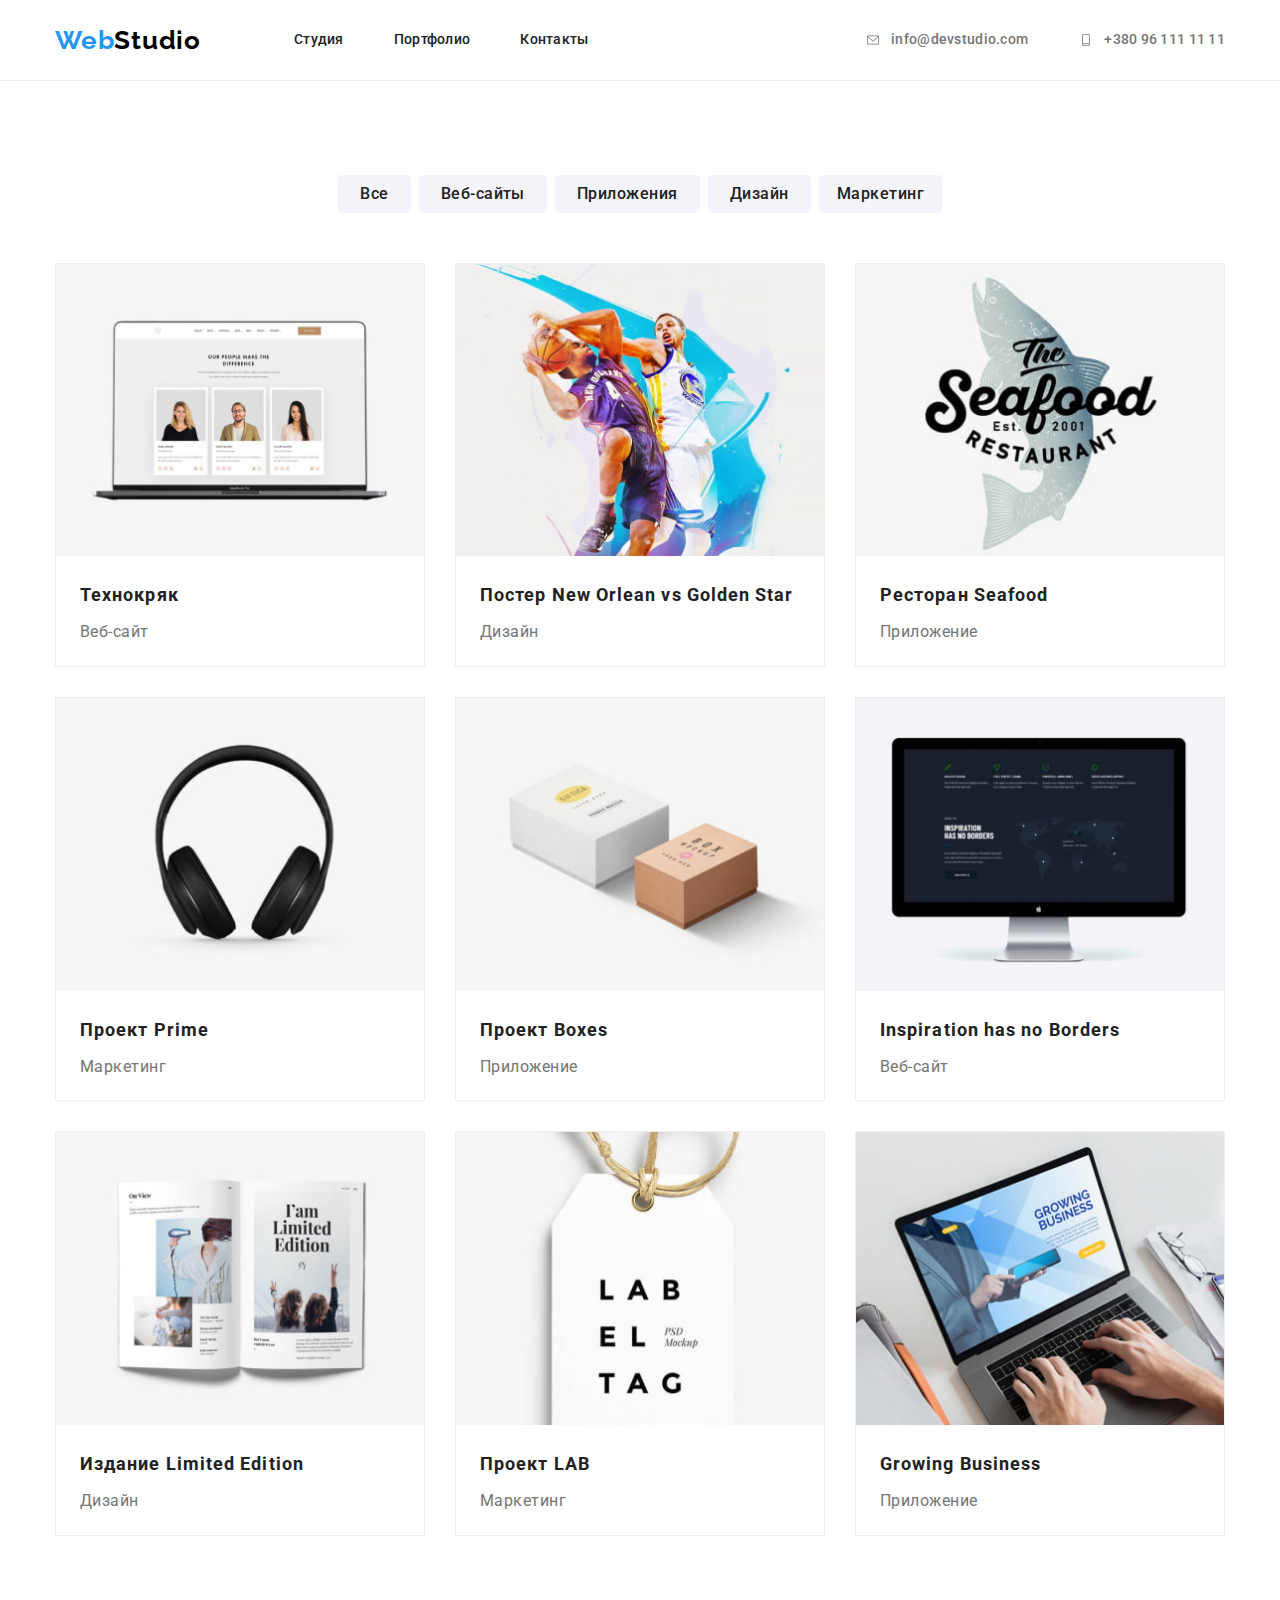
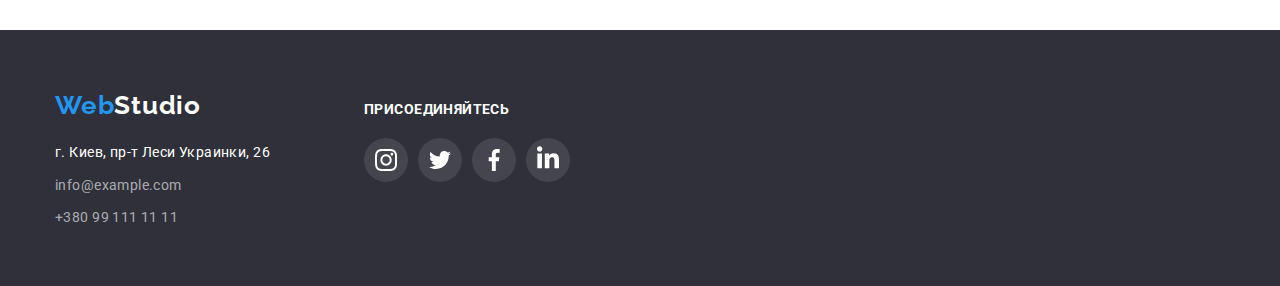
==== portfolio.html @ 4f3e97db "st" ====
<!DOCTYPE html>
<html lang="en">
<head>
    <meta charset="UTF-8">
    <meta http-equiv="X-UA-Compatible" content="IE=edge">
    <meta name="viewport" content="width=device-width, initial-scale=1.0">
    
<link rel="preconnect" href="https://fonts.googleapis.com">
<link rel="preconnect" href="https://fonts.gstatic.com" crossorigin>
<link href="https://fonts.googleapis.com/css2?family=Raleway:wght@700&family=Roboto:wght@400;500;700;900&display=swap"
    rel="stylesheet">

    <!-- Сначала нормализатор стилей-->
<link rel="stylesheet" href="https://cdnjs.cloudflare.com/ajax/libs/modern-normalize/1.0.0/modern-normalize.min.css" />
<link rel="stylesheet" type="text/css" href="css/styles.css" />
    
    <title>Портфолио</title>
</head>
<body>

<header class="header">
    <div class="container header-container-web-studio">
        <a class="main-logo" href="./index.html"><span>Web</span>Studio</a>
        <nav class="nav-studio">
            <ul class="navigation">
                <li class="navigation-item"><a href="index.html">Студия</a></li>
                <li class="navigation-item"><a href="./portfolio.html">Портфолио</a></li>
                <li class="navigation-item"><a href="#">Контакты</a></li>
            </ul>
        </nav>
        <ul class="contact">
            <li class="contact-item">
                <a href="mailto:info@devstudio.com">
                    <svg class="contact-icon-let" width="16" height="12" aria-hidden="true">
                        <use href="./images/icons.svg#icon-let"></use>
                    </svg>
                    info@devstudio.com
                </a>
            </li>

            <li class="contact-item">
                <a href="tel:+380961111111">
                    <svg class="contact-icon-let" width="16" height="12" aria-hidden="true">
                        <use href="./images/icons.svg#icon-tel"></use>
                    </svg>
                    +380 96 111 11 11
                </a>
            </li>

        </ul>
    </div>
    <!-- container in header -->
</header>

<main>
    
        <section class="section">
            <div class="container">
            <h2 class="title-hidden">title-hidden</h2>
            <ul class="portfolio-many-buttons">
                <li class="portfolio-many-buttons-item"><button type="button">Все</button></li>
                <li class="portfolio-many-buttons-item"><button type="button">Веб-сайты</button></li>
                <li class="portfolio-many-buttons-item"><button type="button">Приложения</button></li>
                <li class="portfolio-many-buttons-item"><button type="button">Дизайн</button></li>
                <li class="portfolio-many-buttons-item"><button type="button">Маркетинг</button></li>
            </ul>
        
        <ul class="main-block-big-foto">

        <li class="main-block-big-foto-items">
            <img src="./images/lap1.jpg" width="370" alt="Лептоп технокряк">
                <div class="small-block">
            <h3>Технокряк</h3>
            <p>Веб-сайт</p>
                </div>
        </li>

        <li class="main-block-big-foto-items">
            <img src="./images/lap2.jpg" width="370" alt="Игра в Баскетбол">
                <div class="small-block">
            <h3>Постер New Orlean vs Golden Star </h3>
            <p>Дизайн</p>
                </div>
        </li>

        <li class="main-block-big-foto-items">
            <img src="./images/lap3.jpg" width="370" alt="Ресторан морепродуктов">
                <div class="small-block">
            <h3>Ресторан Seafood</h3>
            <p>Приложение</p>
                </div>
        </li>

        <li class="main-block-big-foto-items">
            <img src="./images/lap4.jpg" width="370" alt="Наушники">
                <div class="small-block">
            <h3>Проект Prime</h3>
            <p>Маркетинг</p>
                </div>
        </li>

        <li class="main-block-big-foto-items">
            <img src="./images/lap5.jpg" width="370" alt="Боксы">
                <div class="small-block">
            <h3>Проект Boxes</h3>
            <p>Приложение</p>
               </div>
        </li>

        <li class="main-block-big-foto-items">
            <img src="./images/lap6.jpg" width="370" alt="Дисплей">
                <div class="small-block">
            <h3>Inspiration has no Borders</h3>
            <p>Веб-сайт</p>
                </div>
        </li>

        <li class="main-block-big-foto-items">
            <img src="./images/lap7.jpg" width="370" alt="Разворот журнала">
                <div class="small-block">
            <h3>Издание Limited Edition</h3>
            <p>Дизайн</p>
                </div>
        </li>

        <li class="main-block-big-foto-items">
            <img src="./images/lap8.jpg" width="370" alt="Гарнитура шрифта">
                <div class="small-block">
            <h3>Проект LAB</h3>
            <p>Маркетинг</p>
                </div>
        </li>

        <li class="main-block-big-foto-items">
            <img src="./images/lap9.jpg" width="370" alt="Руки на клавиатуре">
                <div class="small-block">
            <h3>Growing Business</h3>
            <p>Приложение</p>
                </div>
        </li>
     
        </ul>
        </div>
        <!-- container-->
        </section>
    
</main>

<footer class="footer">
    <div class="container footer-container-kiev">
        <div>
            <a class="main-logo bottom-logo" href="./index.html"><span>Web</span>Studio</a>

            <address>
                <ul>
                    <li class="address-contact-item"><a href="/">г. Киев, пр-т Леси Украинки, 26</a></li>
                    <li class="address-contact-item"><a href="mailto:info@example.com">info@example.com</a></li>
                    <li class="address-contact-item"><a href="tel:+380991111111">+380 99 111 11 11</a></li>
                </ul>
            </address>
        </div>

        <div class="footer-twitter">
            <h4>ПРИСОЕДИНЯЙТЕСЬ</h4>
            <ul class="facebook-block">
                <li>
                    <a href="#" class="icon-link">
                        <svg class="icon" aria-hidden="true" width="32" height="32">
                            <use href="./images/icons.svg#icon-instagram"></use>
                        </svg>
                    </a>
                </li>

                <li>
                    <a href="#" class="icon-link">
                        <svg class="icon" aria-hidden="true" width="32" height="32">
                            <use href="./images/icons.svg#icon-twitter"></use>
                        </svg>
                    </a>
                </li>

                <li>
                    <a href="#" class="icon-link">
                        <svg class="icon" aria-hidden="true" width="32" height="32">
                            <use href="./images/icons.svg#icon-facebook"></use>
                        </svg>
                    </a>
                </li>

                <li>
                    <a href="#" class="icon-link">
                        <svg class="icon" aria-hidden="true" width="32" height="32">
                            <use href="./images/icons.svg#icon-linkedin"></use>
                        </svg>
                    </a>
                </li>

            </ul>

        </div>


    </div>



    <!-- container in footer-->
</footer>

    
</body>
</html>
---- css/styles.css ----
:root{
    --color-blue: #2196F3;
    --dark-blue: #2F303A;
    --white: #fff;
    --black: #212121;
    --light-silver: #F5F4FA;
    --silver-gray: #757575;
    --button-hover: #188CE8;
    --transition: .7s;
    --contact-gray: #757575;
    --black-for-logo: #000;
    --silver-footer: #FFFFFF99;
    --dominant-font: 'Roboto', sans-serif;
    --silver-icon: #AFB1B8;
}
html {
    box-sizing: border-box;
}
*, *::before, *::after { box-sizing: inherit; }
body{
    margin-right: 0;
    margin-left: 0;
    background-color: var(--white);
    font-family: var(--dominant-font);
}
h1, h2, h3, h4, h5, h6, ul, p{ margin: 0; padding: 0; list-style: none; }
ul, ol, li{ list-style-type: none; padding-left: 0; }
img{ display: block; max-width: 100%; height: auto; }
a, button{ text-decoration: none; border: none; cursor: pointer; font-family: inherit;}
address { font-style: normal;}

div.container{
    width: 1200px;
    margin: 0 auto;
    padding-left: 15px;
    padding-right: 15px;
}
section.section{
    padding-top: 94px;
    padding-bottom: 94px;
}
div.footer-twitter{
    margin-left: 70px;
    margin-top: 12px;
}

                                        /* header and footer */

header.header{
    border-bottom: 1px solid #ECECEC;
    padding: 12px 0;
}
ul.navigation{
    display: flex;
}
ul.contact{
    display: flex;
    margin-left: auto;
}
li.navigation-item{
    margin: 0 25px;
}

li.navigation-item:last-child{
    margin-right: 0;
}
li.navigation-item:first-child {
    margin-left: 0;
}
li.navigation-item a{
    font-weight: 500;
    font-size: 14px;
    line-height: 1.4;
    letter-spacing: 0.02em;
    padding: 25px 0;
    color: var(--black);
    text-decoration: none;
}
li.navigation-item a:hover, 
li.contact-item a:hover,
li.contact-item a:hover svg{
    text-decoration: none;
    color: var(--color-blue);
    fill: var(--color-blue);
    transition: var(--transition);
}

li.contact-item a{
    font-size: 14px;
    line-height: 1.14;
    font-weight: 500;
    letter-spacing: 0.02em;
    text-decoration: none;
    color: var(--contact-gray);
    padding: 20px 0;
    text-indent: 0;
    display: flex;
    flex-direction: row;
    align-items: center;
}
li.contact-item {
    display: flex;
    align-items: center;
    margin: 0px 25px;
}
li.contact-item:last-child{
   margin-right: 0;
}
li.contact-item:first-child {
    margin-left: 0;
}

footer.footer{
    background-color: var(--dark-blue);
    padding: 60px 0 56px;
}
li.address-contact-item a{
    font-style: normal;
    font-size: 14px;
    line-height: 1.7;
    letter-spacing: 0.03em;
    text-decoration: none;
    color: var(--silver-footer);
    display: block;
}
li.address-contact-item{
    margin-bottom: 9px;
}
li.address-contact-item:nth-child(1) a {
    color: var(--white);
}
li.address-contact-item:last-child{
    margin-bottom: 0;
}
li.address-contact-item:hover a {
    color: var(--color-blue);
    transition: var(--transition);
}
a.main-logo{
    display: flex;
    align-items: center;
    margin-right: 93px;
    font-family: 'Raleway', sans-serif;
    font-weight: 700;
    font-size: 26px;
    line-height: 1.19;
    letter-spacing: 0.03em;
    text-decoration: none;
    color: var(--black-for-logo);
}
a.main-logo span{
    color: var(--color-blue);
}
a.bottom-logo{
    color: var(--white);
    margin-bottom: 20px;
}
nav.nav-studio{
    display: flex;
    align-items: center;
}
div.footer-container-kiev{
    display: flex;
}
svg.contact-icon-let{
    display: inline-block;
    margin-right: 10px;
    fill: var(--silver-gray);
}
a.icon-link svg.icon{
    border-radius: 50px;
    width: 44px;
    height: 44px;
    fill: var(--silver-icon);
}
a.icon-link{
    display: inline-block;
    width: 44px;
    height: 44px;
    border-radius: 50px;
    margin-right: 10px;
}
ul.facebook-block li:last-child a.icon-link{
    margin-right: 0;
}
a.icon-link:hover svg{
    width: 44px;
    height: 44px;
    border-radius: 50px;

    fill: var(--white);
    background-color: var(--color-blue);
    transition: var(--transition);
}
div.footer-twitter h4{
    color: var(--white);
    font-family: var(--dominant-font);
    font-size: 14px;
    line-height: 1.14;
    text-transform: uppercase;
    letter-spacing: 0.03em;
}
div.footer-twitter svg.icon {
    background-color: rgba(255, 255, 255, 0.1);
    fill: var(--white);
}
div.footer-twitter a.icon-link:hover svg {
    width: 44px;
    height: 44px;
    border-radius: 50px;

    fill: var(--white);
    background-color: var(--color-blue);
    transition: var(--transition);
}
a:focus,
li.navigation-item a:focus,
li.contact-item a:focus,
li.contact-item a:focus svg{
  color: var(--color-blue);
  fill: var(--color-blue);
  
}
a.icon-link:focus{
    background: var(--color-blue);
    fill: var(--white);
}
a.icon-link:focus svg{
   fill: var(--white);
}
 address li.address-contact-item a:focus{
    color: var(--color-blue);
}


                                    /* main page */
                                    /* main page */
                                    /* main page */


h1.main-title{
    font-size: 44px;
    font-weight: 900;
    text-transform: uppercase;
    text-align: center;
    line-height: 1.4;
    letter-spacing: 0.06em;

    color: var(--white);
}
section.main-section{
    max-width: 1600px;
    padding: 198px 0;
    margin-left: auto;
    margin-right: auto;

    /* background-color: var(--dark-blue); */
    background-image: 
    linear-gradient(to bottom, rgba(58, 50, 47, 0.4), rgba(47, 48, 58, 0.4)),
    url("../images/img.jpg");
    background-repeat: no-repeat;
    background-position: center;
    background-size: cover;
    filter: drop-shadow(0px 4px 4px rgba(0, 0, 0, 0.25));
}
div.container-effective-solutions button[type="button"]{                      /*big blue button*/
    font-family: inherit;
    font-size: 16px;
    font-weight: 700;
    line-height: 1.87;
    letter-spacing: 0.06em;
    text-align: center;
    padding: 10px 0px;
    display: block;
    border-radius: 4px;
    margin-top: 30px;
    width: 200px;

    background-color: var(--color-blue);
    color: var(--white);
}
div.container-effective-solutions button[type="button"]:hover{
    transition: var(--transition);
    background-color: var(--button-hover);
    box-shadow: 0 0 2px 2px var(--button-hover);
}
div.container-effective-solutions button[type="button"]:focus{
    background-color: var(--button-hover);
    box-shadow: 0 0 3px 4px var(--button-hover);
}
ul.attention-to-details{
    display: flex;
    justify-content: space-between;
}
h3.attention-to-details-title{
    font-weight: 700;
    font-size: 14px;
    line-height: 1.14;
    letter-spacing: 0.03em;
    text-transform: uppercase;
    color: var(--black);
    margin-bottom: 10px;
}
ul.attention-to-details p{
    font-size: 14px;
    line-height: 1.71;
    letter-spacing: 0.03em;
    color: var(--silver-gray);
    width: 270px;
}
ul.what-we-do{
display: flex;
}
ul.our-people{
display: flex;
}

h2.what-we-do-title {
    text-align: center;
    font-size: 36px;
    font-weight: 700;
    line-height: 1.16;
    letter-spacing: 0.03em;
    color: var(--black);
    margin-bottom: 50px;
}

ul.what-we-do img[width="370"]{
    margin-right: 30px;
    display: block;
}
ul.what-we-do li:last-child img[width="370"]{
    margin-right: 0;
}  
section.our-people-section-for-background{
    background-color: var(--light-silver);
  
}
li.our-people-item:not(:last-child){
    margin-right: 30px;  
}
li.our-people-item h3.our-people-title{
    font-weight: 500;
    font-size: 16px;
    line-height: 1.18;
    text-align: center;
    letter-spacing: 0.03em;
    
    color: var(--black);
}
li.our-people-item p.our-people-profession {
    font-size: 16px;
    line-height: 1.18;
    text-align: center;
    letter-spacing: 0.03em;
    color: var(--silver-gray);
    margin-top: 10px;
}
div.our-people-block{
    padding-top: 27px;
    padding-bottom: 26px;
}
li.our-people-item{
    background-color: #fff;
    box-shadow: 0px 1px 3px rgba(0, 0, 0, 0.12), 0px 1px 1px rgba(0, 0, 0, 0.14),
    0px 2px 1px rgba(0, 0, 0, 0.2);
    border-radius: 0px 0px 4px 4px;
}

section.what-we-do-section-for-background{
    padding-top: 0;
}

div.container-effective-solutions{
    display: flex;
    flex-direction: column;
    align-items: center;
}
li.our-people-item img[src*="./images/pe"]{
    display: block;
}
ul.regular-customers{
    display: flex;
    justify-content: space-between;
    align-items: flex-start;
}
a.regular-customers-link{
    width: 170px;
    height: 92px;
    display: flex;
    justify-content: center;
    border-radius: 4px;
    border: 1px solid var(--silver-icon);
    align-items: center;
}
 a.regular-customers-link:hover svg {
     fill: var(--color-blue);
     transition: var(--transition);
 }
  a.regular-customers-link:focus svg{                /*focus*/
      fill: var(--color-blue);
}
 a.regular-customers-link:hover{
     border: 1px solid var(--color-blue);
     transition: var(--transition);
 }
a.regular-customers-link svg{
    fill: var(--silver-icon);
    width: 106px;
    height: 60px;
}
li.regular-customers-item{

}
li.attention-to-details-items img[src*="./images/ko"] {
    margin-bottom: 30px;
}
ul.facebook-block{
    display: flex;
    justify-content: center;
    /* justify-content: space-around; */
    margin-top: 20px;
}
svg.attention-ant{
    width: 70px;
    height: 70px;
}
div.attention-to-block{
    width: 270px;
    height: 120px;
    background-color: var(--light-silver);
    /* border: 1px dashed red; */
    /* padding: 24px 0; */
    display: flex;
    justify-content: center;
    margin-bottom: 30px;
    align-items: center;
}


                                /* portfolio */
                                /* portfolio */
                                /* portfolio */




ul.main-block-big-foto{
    width: 1170px;
    display: flex;
    flex-direction: row;
    flex-wrap: wrap;
}
li.main-block-big-foto-items{
   border: 1px solid #EEEEEE;
   width: 370px;
   margin-right: 30px;
   margin-bottom: 30px;
   /* padding-bottom: 18px; */
   list-style: none;
   }
li.main-block-big-foto-items:hover {
    transition: var(--transition);
    box-shadow: 0px 1px 1px rgba(0, 0, 0, 0.12), 0px 4px 4px rgba(0, 0, 0, 0.06),
    1px 4px 6px rgba(0, 0, 0, 0.16);
}
div.header-container-web-studio {
       display: flex;
  }
li.main-block-big-foto-items:nth-child(3n){
     margin-right: 0;
 }
li.main-block-big-foto-items:nth-last-child(-n + 3){
     margin-bottom: 0;
 }

li.main-block-big-foto-items img[src*="./images/lap"]{
    display: block;
 }

li.main-block-big-foto-items h3 {
    font-weight: 700;
    font-size: 18px;
    line-height: 2;
    letter-spacing: 0.06em;
      
    color: var(--black);
}
li.main-block-big-foto-items p {
    font-size: 16px;
    line-height: 1.87;
    letter-spacing: 0.03em;
    margin-top: 4px;

    color: var(--silver-gray);
}
ul.portfolio-many-buttons{
    display: flex;
    justify-content: center;
    margin-bottom: 50px;
}
li.portfolio-many-buttons-item{
    margin-right: 8px;
    color: var(--white);
}   
li.portfolio-many-buttons-item:last-child {
    margin-right: 0;
}
li.portfolio-many-buttons-item:nth-child(1) button {
    width: 73px;
}
li.portfolio-many-buttons-item:nth-child(2) button {
    width: 128px;
}
li.portfolio-many-buttons-item:nth-child(3) button {
    width: 145px;
}
li.portfolio-many-buttons-item:nth-child(4) button {
    width: 103px;
}   
li.portfolio-many-buttons-item button{      /*many buttons*/
    font-family: inherit;
    font-weight: 500;
    font-size: 16px;
    line-height: 1.62;
    text-align: center;
    letter-spacing: 0.03em;
    padding: 6px 18px;
    border-radius: 4px;

    color: var(--black);
    background-color: var(--light-silver);
}
li.portfolio-many-buttons-item:hover button{
    transition: var(--transition);

    background-color: var(--color-blue);
    color: var(--white);
    box-shadow: 0px 3px 1px rgba(0, 0, 0, 0.1),
        0px 1px 2px rgba(0, 0, 0, 0.08),
        0px 2px 2px rgba(0, 0, 0, 0.12);
}
li.portfolio-many-buttons-item button:focus {
    background-color: var(--color-blue);
    color: var(--white);
}
h2.title-hidden{
    display: none;
}
div.small-block{
    /* margin-top: 22px; */
    /* margin-left: 24px; */
    /* border: 1px dashed tomato; */
    padding-top: 21px;
    padding-left: 24px;
    padding-bottom: 19px;
}
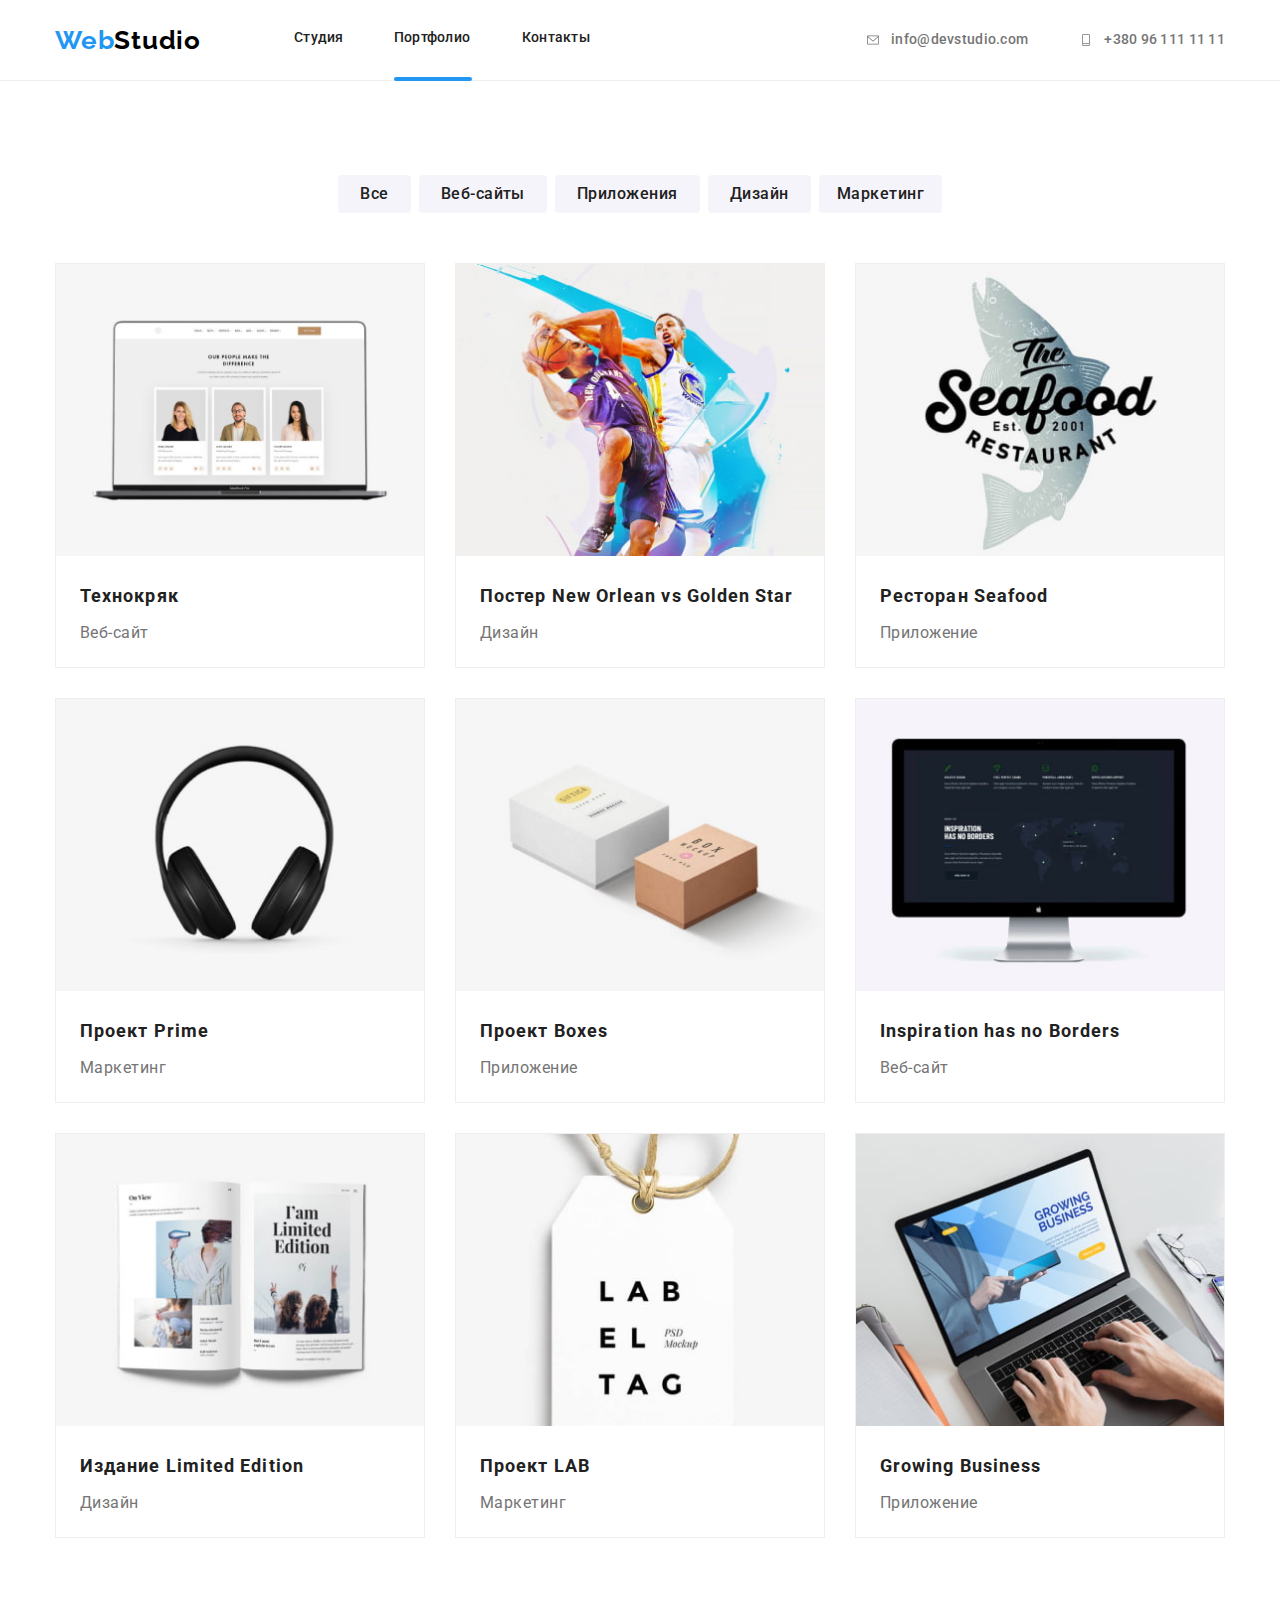
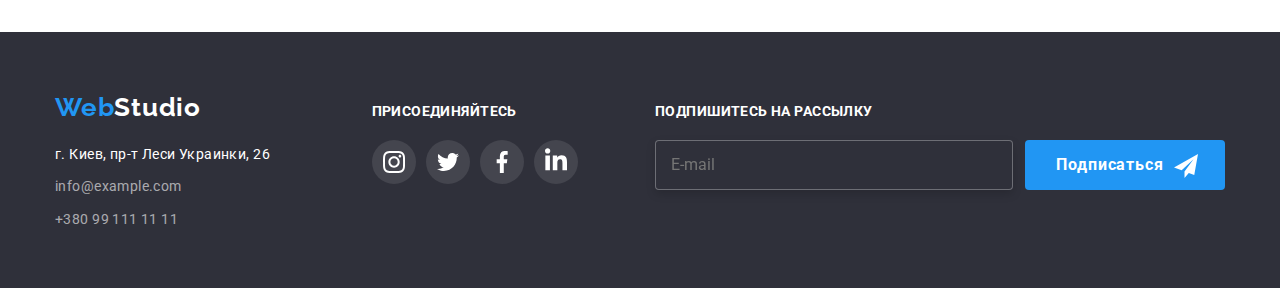
==== commit 8921c2e1: "dz06" ====
--- a/portfolio.html
+++ b/portfolio.html
@@ -24,7 +24,7 @@
         <nav class="nav-studio">
             <ul class="navigation">
                 <li class="navigation-item"><a href="index.html">Студия</a></li>
-                <li class="navigation-item"><a href="./portfolio.html">Портфолио</a></li>
+                <li class="navigation-item"><a href="./portfolio.html" class="portfolio">Портфолио</a></li>
                 <li class="navigation-item"><a href="#">Контакты</a></li>
             </ul>
         </nav>
@@ -68,75 +68,192 @@
         <ul class="main-block-big-foto">
 
         <li class="main-block-big-foto-items">
+            <div class="for-overlay">
             <img src="./images/lap1.jpg" width="370" alt="Лептоп технокряк">
-                <div class="small-block">
-            <h3>Технокряк</h3>
-            <p>Веб-сайт</p>
-                </div>
-        </li>
-
-        <li class="main-block-big-foto-items">
+                    <div class="overlay-block">
+                        <p class="overlay-text">
+                            Ресурс предлагает комплексные<br>
+                            предложения с разным уровнем<br>
+                            функционала и сервисов. Все это<br>
+                            позволит посетителю получить<br>
+                            исчерпывающие сведения<br>
+                            о компании или частном лице.<br>
+                        </p>
+                    </div>
+            </div>
+
+            <div class="small-block">
+                <h3>Технокряк</h3>
+                <p>Веб-сайт</p>             
+            </div>
+        </li>
+
+        <li class="main-block-big-foto-items">
+            <div class="for-overlay">
             <img src="./images/lap2.jpg" width="370" alt="Игра в Баскетбол">
-                <div class="small-block">
-            <h3>Постер New Orlean vs Golden Star </h3>
-            <p>Дизайн</p>
-                </div>
-        </li>
-
-        <li class="main-block-big-foto-items">
+                    <div class="overlay-block">
+                        <p class="overlay-text">
+                            Ресурс предлагает комплексные<br>
+                            предложения с разным уровнем<br>
+                            функционала и сервисов. Все это<br>
+                            позволит посетителю получить<br>
+                            исчерпывающие сведения<br>
+                            о компании или частном лице.<br>
+                        </p>
+                    </div>
+            </div>
+
+            <div class="small-block">
+                <h3>Постер New Orlean vs Golden Star </h3>
+                <p>Дизайн</p>
+            </div>
+        </li>
+
+        <li class="main-block-big-foto-items">
+            <div class="for-overlay">
             <img src="./images/lap3.jpg" width="370" alt="Ресторан морепродуктов">
-                <div class="small-block">
-            <h3>Ресторан Seafood</h3>
-            <p>Приложение</p>
-                </div>
-        </li>
-
-        <li class="main-block-big-foto-items">
+                <div class="overlay-block">
+                        <p class="overlay-text">
+                            Ресурс предлагает комплексные<br>
+                            предложения с разным уровнем<br>
+                            функционала и сервисов. Все это<br>
+                            позволит посетителю получить<br>
+                            исчерпывающие сведения<br>
+                            о компании или частном лице.<br>
+                        </p>
+                    </div>
+                </div>
+
+            <div class="small-block">
+                <h3>Ресторан Seafood</h3>
+                <p>Приложение</p>
+            </div>
+        </li>
+
+        <li class="main-block-big-foto-items">
+             <div class="for-overlay">
             <img src="./images/lap4.jpg" width="370" alt="Наушники">
-                <div class="small-block">
-            <h3>Проект Prime</h3>
-            <p>Маркетинг</p>
-                </div>
-        </li>
-
-        <li class="main-block-big-foto-items">
+                <div class="overlay-block">
+                    <p class="overlay-text">
+                        Ресурс предлагает комплексные<br>
+                        предложения с разным уровнем<br>
+                        функционала и сервисов. Все это<br>
+                        позволит посетителю получить<br>
+                        исчерпывающие сведения<br>
+                        о компании или частном лице.<br>
+                    </p>
+                </div>
+            </div>
+
+            <div class="small-block">
+                <h3>Проект Prime</h3>
+                <p>Маркетинг</p>
+            </div>
+        </li>
+
+        <li class="main-block-big-foto-items">
+            <div class="for-overlay">
             <img src="./images/lap5.jpg" width="370" alt="Боксы">
-                <div class="small-block">
-            <h3>Проект Boxes</h3>
-            <p>Приложение</p>
-               </div>
-        </li>
-
-        <li class="main-block-big-foto-items">
+                <div class="overlay-block">
+                    <p class="overlay-text">
+                        Ресурс предлагает комплексные<br>
+                        предложения с разным уровнем<br>
+                        функционала и сервисов. Все это<br>
+                        позволит посетителю получить<br>
+                        исчерпывающие сведения<br>
+                        о компании или частном лице.<br>
+                    </p>
+                </div>
+            </div>
+
+            <div class="small-block">
+                <h3>Проект Boxes</h3>
+                <p>Приложение</p>
+            </div>
+        </li>
+
+        <li class="main-block-big-foto-items">
+            <div class="for-overlay">
             <img src="./images/lap6.jpg" width="370" alt="Дисплей">
-                <div class="small-block">
-            <h3>Inspiration has no Borders</h3>
-            <p>Веб-сайт</p>
-                </div>
-        </li>
-
-        <li class="main-block-big-foto-items">
+                <div class="overlay-block">
+                    <p class="overlay-text">
+                        Ресурс предлагает комплексные<br>
+                        предложения с разным уровнем<br>
+                        функционала и сервисов. Все это<br>
+                        позволит посетителю получить<br>
+                        исчерпывающие сведения<br>
+                        о компании или частном лице.<br>
+                    </p>
+                </div>
+            </div>
+
+            <div class="small-block">
+                <h3>Inspiration has no Borders</h3>
+                <p>Веб-сайт</p>
+            </div>
+        </li>
+
+        <li class="main-block-big-foto-items">
+            <div class="for-overlay">
             <img src="./images/lap7.jpg" width="370" alt="Разворот журнала">
-                <div class="small-block">
-            <h3>Издание Limited Edition</h3>
-            <p>Дизайн</p>
-                </div>
-        </li>
-
-        <li class="main-block-big-foto-items">
+                <div class="overlay-block">
+                    <p class="overlay-text">
+                        Ресурс предлагает комплексные<br>
+                        предложения с разным уровнем<br>
+                        функционала и сервисов. Все это<br>
+                        позволит посетителю получить<br>
+                        исчерпывающие сведения<br>
+                        о компании или частном лице.<br>
+                    </p>
+                </div>
+            </div>
+
+            <div class="small-block">
+                <h3>Издание Limited Edition</h3>
+                <p>Дизайн</p>
+            </div>
+        </li>
+
+        <li class="main-block-big-foto-items">
+            <div class="for-overlay">
             <img src="./images/lap8.jpg" width="370" alt="Гарнитура шрифта">
-                <div class="small-block">
-            <h3>Проект LAB</h3>
-            <p>Маркетинг</p>
-                </div>
-        </li>
-
-        <li class="main-block-big-foto-items">
+                <div class="overlay-block">
+                    <p class="overlay-text">
+                        Ресурс предлагает комплексные<br>
+                        предложения с разным уровнем<br>
+                        функционала и сервисов. Все это<br>
+                        позволит посетителю получить<br>
+                        исчерпывающие сведения<br>
+                        о компании или частном лице.<br>
+                    </p>
+                </div>
+            </div>
+
+            <div class="small-block">
+                <h3>Проект LAB</h3>
+                <p>Маркетинг</p>
+            </div>
+        </li>
+
+        <li class="main-block-big-foto-items">
+            <div class="for-overlay">
             <img src="./images/lap9.jpg" width="370" alt="Руки на клавиатуре">
-                <div class="small-block">
-            <h3>Growing Business</h3>
-            <p>Приложение</p>
-                </div>
+                <div class="overlay-block">
+                    <p class="overlay-text">
+                        Ресурс предлагает комплексные<br>
+                        предложения с разным уровнем<br>
+                        функционала и сервисов. Все это<br>
+                        позволит посетителю получить<br>
+                        исчерпывающие сведения<br>
+                        о компании или частном лице.<br>
+                    </p>
+                </div>
+            </div>
+
+            <div class="small-block">
+                <h3>Growing Business</h3>
+                <p>Приложение</p>
+            </div>
         </li>
      
         </ul>
@@ -199,10 +316,28 @@
 
         </div>
 
-
-    </div>
-
-
+                <div class="footer-twitter">
+                    <h4>Подпишитесь на рассылку</h4>
+                        <form>
+                            <div class="footer-twitter-mail-form">
+                                <label class="form-field-label" for="user-mail"></label>
+                                <input class="footer-twitter-mail-form-background" id="user-mail" type="email" name="user-mail"
+                                    placeholder="E-mail">
+
+
+                                <button type="submit">Подписаться</button>
+
+                                <svg class="icon-send-footer-button" aria-hidden="true" width="32" height="32">
+                                    <use href="./images/icons.svg#icon-icon-send"></use>
+                                </svg>
+
+                            </div>
+                        </form>
+                </div>
+    
+</div>
+
+  
 
     <!-- container in footer-->
 </footer>
--- a/css/styles.css
+++ b/css/styles.css
@@ -6,12 +6,16 @@
     --light-silver: #F5F4FA;
     --silver-gray: #757575;
     --button-hover: #188CE8;
-    --transition: .7s;
+   
     --contact-gray: #757575;
     --black-for-logo: #000;
     --silver-footer: #FFFFFF99;
     --dominant-font: 'Roboto', sans-serif;
     --silver-icon: #AFB1B8;
+    --border: #eee;
+
+    --tran-dur: 250ms;
+    --tran-t-fun: cubic-bezier(0.4, 0, 0.2, 1);
 }
 html {
     box-sizing: border-box;
@@ -26,7 +30,7 @@
 h1, h2, h3, h4, h5, h6, ul, p{ margin: 0; padding: 0; list-style: none; }
 ul, ol, li{ list-style-type: none; padding-left: 0; }
 img{ display: block; max-width: 100%; height: auto; }
-a, button{ text-decoration: none; border: none; cursor: pointer; font-family: inherit;}
+a, button{ text-decoration: none; border: none; cursor: pointer; font-family: inherit; padding: 0;}
 address { font-style: normal;}
 
 div.container{
@@ -47,7 +51,7 @@
                                         /* header and footer */
 
 header.header{
-    border-bottom: 1px solid #ECECEC;
+    border-bottom: 1px solid var(--border);
     padding: 12px 0;
 }
 ul.navigation{
@@ -75,14 +79,40 @@
     padding: 25px 0;
     color: var(--black);
     text-decoration: none;
-}
+
+    transition-property: color;
+    transition-duration: var(--tran-dur);
+    transition-timing-function: var(--tran-t-fun);
+}
+li.navigation-item a.studia::after{            /*index border bottom current page */
+    position: relative;
+    top: 29px;
+    display: block;
+    content: "";
+    width: 48px;
+    height: 4px;
+    border-radius: 2px ;
+
+    background-color: var(--color-blue);
+}
+li.navigation-item a.portfolio::after {     /*portfolio border bottom current page */
+    position: relative;
+    top: 29px;
+    display: block;
+    content: "";
+    width: 78px;
+    height: 4px;
+    border-radius: 2px;
+
+    background-color: var(--color-blue);
+}
+
 li.navigation-item a:hover, 
 li.contact-item a:hover,
 li.contact-item a:hover svg{
     text-decoration: none;
     color: var(--color-blue);
     fill: var(--color-blue);
-    transition: var(--transition);
 }
 
 li.contact-item a{
@@ -97,6 +127,10 @@
     display: flex;
     flex-direction: row;
     align-items: center;
+
+    transition-property: color;
+    transition-duration: var(--tran-dur);
+    transition-timing-function: var(--tran-t-fun);
 }
 li.contact-item {
     display: flex;
@@ -122,6 +156,11 @@
     text-decoration: none;
     color: var(--silver-footer);
     display: block;
+
+    transition-property: color;
+    transition-duration: var(--tran-dur);
+    transition-timing-function: var(--tran-t-fun);
+    
 }
 li.address-contact-item{
     margin-bottom: 9px;
@@ -134,7 +173,6 @@
 }
 li.address-contact-item:hover a {
     color: var(--color-blue);
-    transition: var(--transition);
 }
 a.main-logo{
     display: flex;
@@ -161,6 +199,7 @@
 }
 div.footer-container-kiev{
     display: flex;
+    justify-content: space-between;
 }
 svg.contact-icon-let{
     display: inline-block;
@@ -172,6 +211,10 @@
     width: 44px;
     height: 44px;
     fill: var(--silver-icon);
+
+    transition-property: background-color, fill;
+    transition-duration: var(--tran-dur);
+    transition-timing-function: var(--tran-t-fun);
 }
 a.icon-link{
     display: inline-block;
@@ -190,7 +233,6 @@
 
     fill: var(--white);
     background-color: var(--color-blue);
-    transition: var(--transition);
 }
 div.footer-twitter h4{
     color: var(--white);
@@ -211,7 +253,6 @@
 
     fill: var(--white);
     background-color: var(--color-blue);
-    transition: var(--transition);
 }
 a:focus,
 li.navigation-item a:focus,
@@ -219,18 +260,48 @@
 li.contact-item a:focus svg{
   color: var(--color-blue);
   fill: var(--color-blue);
+  outline: none;
   
 }
 a.icon-link:focus{
     background: var(--color-blue);
     fill: var(--white);
+    outline: none;
 }
 a.icon-link:focus svg{
    fill: var(--white);
 }
  address li.address-contact-item a:focus{
     color: var(--color-blue);
-}
+    outline: none;
+}
+.footer-twitter-mail-form{
+    display: inline-flex;
+    position: relative;
+}
+input.footer-twitter-mail-form-background{
+    margin-top: 20px;
+    display: block;
+    padding: 2px 15px;
+    height: 50px;
+    width: 358px;
+    border-radius: 4px;
+    background-color: #2F303A;
+    border: 1px solid rgba(255, 255, 255, 0.3);
+    filter: drop-shadow(0px 4px 4px rgba(0, 0, 0, 0.15));
+    color: rgba(255, 255, 255, 0.3);
+}
+svg.icon-send-footer-button{
+    /* border: 1px solid red; */
+    position: absolute;
+    top: 34px;
+    right: 27px;
+    width: 24px;
+    height: 24px;
+}
+
+                                    /* header and footer */
+
 
 
                                     /* main page */
@@ -254,7 +325,6 @@
     margin-left: auto;
     margin-right: auto;
 
-    /* background-color: var(--dark-blue); */
     background-image: 
     linear-gradient(to bottom, rgba(58, 50, 47, 0.4), rgba(47, 48, 58, 0.4)),
     url("../images/img.jpg");
@@ -263,6 +333,8 @@
     background-size: cover;
     filter: drop-shadow(0px 4px 4px rgba(0, 0, 0, 0.25));
 }
+form button[type="submit"],
+div.footer-twitter-mail-form button[type="submit"],
 div.container-effective-solutions button[type="button"]{                      /*big blue button*/
     font-family: inherit;
     font-size: 16px;
@@ -278,16 +350,23 @@
 
     background-color: var(--color-blue);
     color: var(--white);
-}
-div.container-effective-solutions button[type="button"]:hover{
-    transition: var(--transition);
+
+    transition-property: background-color, box-shadow;
+    transition-duration: 250ms;
+    transition-timing-function: cubic-bezier(0.4, 0, 0.2, 1);
+}
+div.container-effective-solutions button[type="button"]:hover,
+div.container-effective-solutions button[type="button"]:focus,
+form button[type="submit"]:hover,
+form button[type="submit"]:focus,
+div.footer-twitter-mail-form button[type="submit"]:hover,
+div.footer-twitter-mail-form button[type="submit"]:focus
+{
     background-color: var(--button-hover);
-    box-shadow: 0 0 2px 2px var(--button-hover);
-}
-div.container-effective-solutions button[type="button"]:focus{
-    background-color: var(--button-hover);
-    box-shadow: 0 0 3px 4px var(--button-hover);
-}
+    box-shadow: 0 0 1px 1px var(--button-hover);
+    outline: none;
+}
+
 ul.attention-to-details{
     display: flex;
     justify-content: space-between;
@@ -331,7 +410,43 @@
 }
 ul.what-we-do li:last-child img[width="370"]{
     margin-right: 0;
-}  
+} 
+ul.what-we-do li{
+}
+ul.what-we-do div.what-we-do-block::after {
+    content: "";
+    display: block;
+    position: absolute;
+    bottom: 0;
+    left: 0;
+    width: 370px;
+    height: 70px;
+    background: rgba(47, 48, 58, 0.8);
+}
+.what-we-do-block{
+    position: relative;
+    /* border: 1px dashed red; */
+}
+ul.what-we-do div.what-we-do-desktop{
+    position: absolute;
+    bottom: 24px;
+    left: 5%;
+    /* transform: translate(-50%); */
+    z-index: 10;
+    width: 329px;
+    /* border: 1px dashed red; */
+}
+div.what-we-do-desktop p{
+    font-size: 14px;
+    line-height: 1.14;
+    letter-spacing: 0.03em;
+    text-transform: uppercase;
+    font-weight: 700;
+    text-align: center;
+
+    color: var(--white);
+}
+
 section.our-people-section-for-background{
     background-color: var(--light-silver);
   
@@ -361,7 +476,7 @@
     padding-bottom: 26px;
 }
 li.our-people-item{
-    background-color: #fff;
+    background-color: var(--white);
     box-shadow: 0px 1px 3px rgba(0, 0, 0, 0.12), 0px 1px 1px rgba(0, 0, 0, 0.14),
     0px 2px 1px rgba(0, 0, 0, 0.2);
     border-radius: 0px 0px 4px 4px;
@@ -392,26 +507,35 @@
     border-radius: 4px;
     border: 1px solid var(--silver-icon);
     align-items: center;
-}
- a.regular-customers-link:hover svg {
+
+    transition-property: background-color;
+    transition-duration: var(--tran-dur);
+    transition-timing-function: var(--tran-t-fun);
+}
+
+a.regular-customers-link:hover svg {
      fill: var(--color-blue);
-     transition: var(--transition);
- }
-  a.regular-customers-link:focus svg{                /*focus*/
-      fill: var(--color-blue);
+}   
+a.regular-customers-link:focus svg{                /*focus*/
+     fill: var(--color-blue);
+     outline: none;
+}
+a.regular-customers-link:focus {
+    border: 1px solid var(--color-blue);
 }
  a.regular-customers-link:hover{
      border: 1px solid var(--color-blue);
-     transition: var(--transition);
- }
+}
 a.regular-customers-link svg{
     fill: var(--silver-icon);
     width: 106px;
     height: 60px;
-}
-li.regular-customers-item{
-
-}
+
+    transition-property: border, fill;
+    transition-duration: var(--tran-dur);
+    transition-timing-function: var(--tran-t-fun);
+}
+
 li.attention-to-details-items img[src*="./images/ko"] {
     margin-bottom: 30px;
 }
@@ -438,6 +562,7 @@
 }
 
 
+
                                 /* portfolio */
                                 /* portfolio */
                                 /* portfolio */
@@ -452,15 +577,18 @@
     flex-wrap: wrap;
 }
 li.main-block-big-foto-items{
-   border: 1px solid #EEEEEE;
-   width: 370px;
-   margin-right: 30px;
-   margin-bottom: 30px;
-   /* padding-bottom: 18px; */
-   list-style: none;
-   }
+    position: relative;
+    border: 1px solid var(--border);
+    width: 370px;
+    margin-right: 30px;
+    margin-bottom: 30px;
+    list-style: none;
+
+    transition-property: box-shadow;
+    transition-duration: var(--tran-dur);
+    transition-timing-function: var(--tran-t-fun);
+}
 li.main-block-big-foto-items:hover {
-    transition: var(--transition);
     box-shadow: 0px 1px 1px rgba(0, 0, 0, 0.12), 0px 4px 4px rgba(0, 0, 0, 0.06),
     1px 4px 6px rgba(0, 0, 0, 0.16);
 }
@@ -478,7 +606,7 @@
     display: block;
  }
 
-li.main-block-big-foto-items h3 {
+li.main-block-big-foto-items div.small-block h3 {
     font-weight: 700;
     font-size: 18px;
     line-height: 2;
@@ -486,7 +614,7 @@
       
     color: var(--black);
 }
-li.main-block-big-foto-items p {
+li.main-block-big-foto-items div.small-block p {
     font-size: 16px;
     line-height: 1.87;
     letter-spacing: 0.03em;
@@ -530,10 +658,13 @@
 
     color: var(--black);
     background-color: var(--light-silver);
+
+    transition-property: background-color, color, box-shadow;
+    transition-duration: var(--tran-dur);
+    transition-timing-function: var(--tran-t-fun);
+
 }
 li.portfolio-many-buttons-item:hover button{
-    transition: var(--transition);
-
     background-color: var(--color-blue);
     color: var(--white);
     box-shadow: 0px 3px 1px rgba(0, 0, 0, 0.1),
@@ -543,15 +674,254 @@
 li.portfolio-many-buttons-item button:focus {
     background-color: var(--color-blue);
     color: var(--white);
+    outline: none;
 }
 h2.title-hidden{
     display: none;
 }
 div.small-block{
-    /* margin-top: 22px; */
-    /* margin-left: 24px; */
-    /* border: 1px dashed tomato; */
     padding-top: 21px;
     padding-left: 24px;
     padding-bottom: 19px;
 }
+div.for-overlay{
+    position: relative;
+    width: 100%;
+    height: 293px;
+    overflow: hidden;
+}
+
+div.overlay-block{
+    position: absolute;
+    top: 0;
+    left: 0;
+    width: 100%;
+    height: 100%;
+
+    background-color: var(--color-blue);
+    transform: translateY(100%);
+        /* hover */
+    transition-property: transform;
+    transition-duration: var(--tran-dur);
+    transition-timing-function: var(--tran-t-fun);
+}
+div.for-overlay:hover div.overlay-block{
+    transform: translateY(0%);
+}
+
+li.main-block-big-foto-items p.overlay-text{
+    width: 325px;
+    padding-top: 60px;
+    padding-left: 24px;
+
+    font-size: 18px;
+    line-height: 1.5;
+    letter-spacing: 0.03em;
+
+    color: var(--white);
+}
+svg.icon-close{
+    /* border: 1px solid red; */
+    position: absolute;
+    top: 1px;
+    right: 1px;
+    margin: 5px 5px; 
+    width: 30px;
+    height: 30px;
+    background-color: transparent;
+    fill: var(--black);
+    border: 1px solid var(--silver-icon);
+    border-radius: 50%;
+
+    transition-property: fill;
+    transition-duration: var(--tran-dur);
+    transition-timing-function: var(--tran-t-fun);
+   
+}
+svg.icon-close:hover {
+    fill: var(--color-blue);
+    
+}
+
+div.backdrop{                               /* modal window */
+    position: fixed;
+    top: 0;
+    left: 0;
+    background-color: rgba(0, 0, 0, 0.2);
+
+    width: 100%;
+    height: 100%;
+
+    transition:
+    opacity 250ms var(--tran-t-fun), 
+    visibility 250ms var(--tran-t-fun);
+}
+
+.modal{
+    position: absolute;
+    padding: 30px 40px;
+    top: 50%;
+    left: 50%;
+    width: 528px;
+    min-height: 581px;
+    border-radius: 4px;
+    transform: translate(-50%, -50%);
+    background-color: var(--white);
+    box-shadow:
+     0px 1px 3px rgba(0, 0, 0, 0.12),
+     0px 1px 1px rgba(0, 0, 0, 0.14),
+     0px 2px 1px rgba(0, 0, 0, 0.2);
+}
+div.backdrop.is-hidden{
+    opacity: 0;
+    visibility: hidden;
+    pointer-events: none;
+}
+
+h2.modal-title{
+    font-family: 'Roboto';
+    font-weight: 700;
+    font-size: 20px;
+    line-height: 1.15;
+    text-align: center;
+    letter-spacing: 0.03em;
+
+    color: var(--black);
+
+}
+label.form-field-label{
+    display: block;
+
+    font-family: 'Roboto';
+    font-style: normal;
+    font-size: 12px;
+    line-height: 1.16;
+    letter-spacing: 0.01em;
+
+    color: var(--contact-gray);
+}
+input.form-field-input{
+    display: block;
+    padding: 2px 31px;
+    height: 40px;
+    width: 100%;
+    margin: 4px 0 0;
+
+    border: 1px solid rgba(33, 33, 33, 0.2);
+    border-radius: 4px;
+
+    transition-property: border;
+    transition-duration: var(--tran-dur);
+    transition-timing-function: var(--tran-t-fun);
+}
+
+textarea.form-field-comment:hover,
+textarea.form-field-comment:focus,
+div.form-block input.form-field-input:hover,
+div.form-block input.form-field-input:focus{
+    border: 1px solid var(--color-blue);
+    outline: none;
+}
+svg.icon-man:hover{
+    fill: var(--color-blue);
+}
+
+svg.icon-man{
+    position: absolute;
+    top: 31px;
+    left: 12px;
+    width: 18px;
+    height: 18px;
+    fill: var(--black);
+    /* border: 1px solid red; */
+
+    transition-property: fill;
+    transition-duration: var(--tran-dur);
+    transition-timing-function: var(--tran-t-fun);
+}
+input.form-field-input:focus~.icon-man,
+div.form-block svg.icon-man:hover{
+    fill: var(--color-blue);
+    outline: none;
+}
+
+div.form-block{
+    position: relative;
+    margin-top: 12px;
+}
+textarea.form-field-comment{
+    display: block;
+    min-height: 120px;
+    width: 100%;
+    margin: 4px 0 20px;
+    font-family: 'Roboto';
+    padding: 10px 12px;
+    resize: none;
+    font-size: 14px;
+    line-height: 1.14;
+    letter-spacing: 0.01em;
+    border: 1px solid rgba(33, 33, 33, 0.2);
+    border-radius: 4px;
+
+    transition-property: border;
+    transition-duration: var(--tran-dur);
+    transition-timing-function: var(--tran-t-fun);
+}
+
+
+form button[type="submit"]{             /* button in modal*/
+    margin: 30px auto 0;
+    width: 200px;
+}
+
+div.footer-twitter-mail-form button[type="submit"] {
+    width: 200px;
+    height: 50px;
+    margin: 20px 0 0 12px;
+    text-indent: -30px;
+}
+
+input.checkbox-input{
+    appearance: none;
+}
+div.checkbox-control{
+    position: relative;
+    width: 16px;
+    height: 15px;
+    border: 2px solid var(--black);
+    flex-shrink: 0;
+    margin: 5px 8px 0 14px;
+    cursor: pointer;
+}
+.checkbox-flex{
+    display: flex;
+    margin-top: 20px;
+}
+svg.icon-check{
+    position: absolute;
+    top: -2px;
+    left: -2px;
+    width: 16px;
+    height: 15px;
+    opacity: 0;
+}
+
+input.checkbox-input:checked + .icon-check{
+    opacity: 1;
+}
+label.label-link{
+position: absolute;
+top: 0;
+right: 5px;
+
+font-size: 14px;
+line-height: 1.71;
+letter-spacing: 0.03em;   
+color: var(--silver-gray);   
+padding-left: 32px;
+}
+
+label.form-field-label a[href="#m"]{
+    color: var(--color-blue);
+    text-decoration: underline;
+}
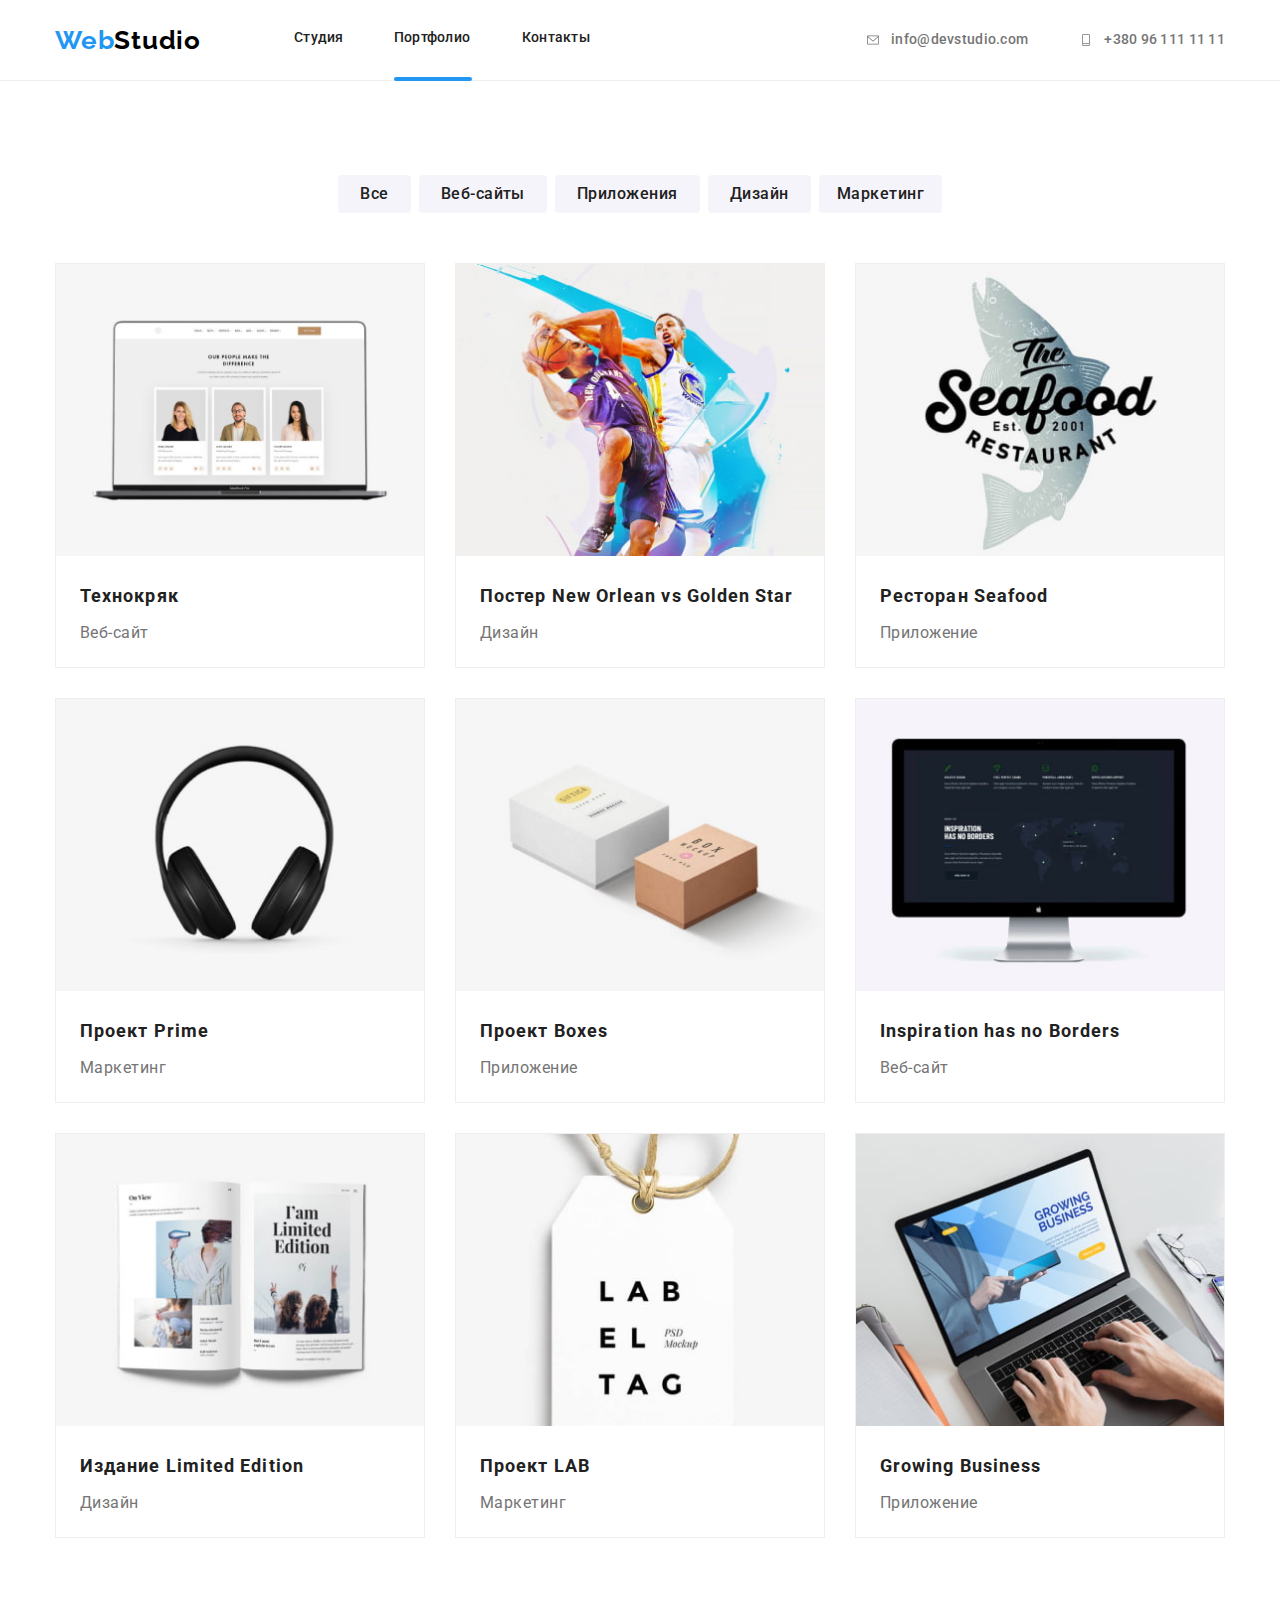
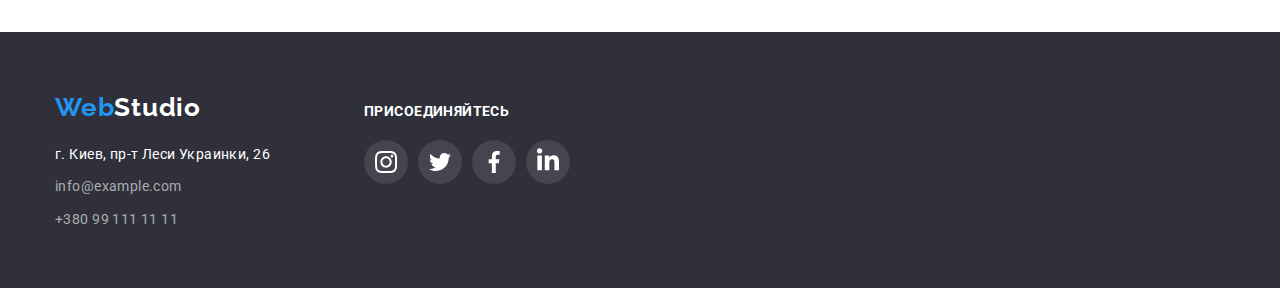
==== commit fe820013: "dz6" ====
--- a/portfolio.html
+++ b/portfolio.html
@@ -316,28 +316,10 @@
 
         </div>
 
-                <div class="footer-twitter">
-                    <h4>Подпишитесь на рассылку</h4>
-                        <form>
-                            <div class="footer-twitter-mail-form">
-                                <label class="form-field-label" for="user-mail"></label>
-                                <input class="footer-twitter-mail-form-background" id="user-mail" type="email" name="user-mail"
-                                    placeholder="E-mail">
-
-
-                                <button type="submit">Подписаться</button>
-
-                                <svg class="icon-send-footer-button" aria-hidden="true" width="32" height="32">
-                                    <use href="./images/icons.svg#icon-icon-send"></use>
-                                </svg>
-
-                            </div>
-                        </form>
-                </div>
-    
-</div>
-
-  
+
+    </div>
+
+
 
     <!-- container in footer-->
 </footer>
--- a/css/styles.css
+++ b/css/styles.css
@@ -13,9 +13,6 @@
     --dominant-font: 'Roboto', sans-serif;
     --silver-icon: #AFB1B8;
     --border: #eee;
-
-    --tran-dur: 250ms;
-    --tran-t-fun: cubic-bezier(0.4, 0, 0.2, 1);
 }
 html {
     box-sizing: border-box;
@@ -30,7 +27,7 @@
 h1, h2, h3, h4, h5, h6, ul, p{ margin: 0; padding: 0; list-style: none; }
 ul, ol, li{ list-style-type: none; padding-left: 0; }
 img{ display: block; max-width: 100%; height: auto; }
-a, button{ text-decoration: none; border: none; cursor: pointer; font-family: inherit; padding: 0;}
+a, button{ text-decoration: none; border: none; cursor: pointer; font-family: inherit;}
 address { font-style: normal;}
 
 div.container{
@@ -81,8 +78,8 @@
     text-decoration: none;
 
     transition-property: color;
-    transition-duration: var(--tran-dur);
-    transition-timing-function: var(--tran-t-fun);
+    transition-duration: 250ms;
+    transition-timing-function: cubic-bezier(0.4, 0, 0.2, 1);
 }
 li.navigation-item a.studia::after{            /*index border bottom current page */
     position: relative;
@@ -129,8 +126,8 @@
     align-items: center;
 
     transition-property: color;
-    transition-duration: var(--tran-dur);
-    transition-timing-function: var(--tran-t-fun);
+    transition-duration: 250ms;
+    transition-timing-function: cubic-bezier(0.4, 0, 0.2, 1);
 }
 li.contact-item {
     display: flex;
@@ -158,8 +155,8 @@
     display: block;
 
     transition-property: color;
-    transition-duration: var(--tran-dur);
-    transition-timing-function: var(--tran-t-fun);
+    transition-duration: 250ms;
+    transition-timing-function: cubic-bezier(0.4, 0, 0.2, 1);
     
 }
 li.address-contact-item{
@@ -199,7 +196,6 @@
 }
 div.footer-container-kiev{
     display: flex;
-    justify-content: space-between;
 }
 svg.contact-icon-let{
     display: inline-block;
@@ -213,8 +209,8 @@
     fill: var(--silver-icon);
 
     transition-property: background-color, fill;
-    transition-duration: var(--tran-dur);
-    transition-timing-function: var(--tran-t-fun);
+    transition-duration: 250ms;
+    transition-timing-function: cubic-bezier(0.4, 0, 0.2, 1);
 }
 a.icon-link{
     display: inline-block;
@@ -260,48 +256,18 @@
 li.contact-item a:focus svg{
   color: var(--color-blue);
   fill: var(--color-blue);
-  outline: none;
   
 }
 a.icon-link:focus{
     background: var(--color-blue);
     fill: var(--white);
-    outline: none;
 }
 a.icon-link:focus svg{
    fill: var(--white);
 }
  address li.address-contact-item a:focus{
     color: var(--color-blue);
-    outline: none;
-}
-.footer-twitter-mail-form{
-    display: inline-flex;
-    position: relative;
-}
-input.footer-twitter-mail-form-background{
-    margin-top: 20px;
-    display: block;
-    padding: 2px 15px;
-    height: 50px;
-    width: 358px;
-    border-radius: 4px;
-    background-color: #2F303A;
-    border: 1px solid rgba(255, 255, 255, 0.3);
-    filter: drop-shadow(0px 4px 4px rgba(0, 0, 0, 0.15));
-    color: rgba(255, 255, 255, 0.3);
-}
-svg.icon-send-footer-button{
-    /* border: 1px solid red; */
-    position: absolute;
-    top: 34px;
-    right: 27px;
-    width: 24px;
-    height: 24px;
-}
-
-                                    /* header and footer */
-
+}
 
 
                                     /* main page */
@@ -333,8 +299,6 @@
     background-size: cover;
     filter: drop-shadow(0px 4px 4px rgba(0, 0, 0, 0.25));
 }
-form button[type="submit"],
-div.footer-twitter-mail-form button[type="submit"],
 div.container-effective-solutions button[type="button"]{                      /*big blue button*/
     font-family: inherit;
     font-size: 16px;
@@ -355,18 +319,14 @@
     transition-duration: 250ms;
     transition-timing-function: cubic-bezier(0.4, 0, 0.2, 1);
 }
-div.container-effective-solutions button[type="button"]:hover,
-div.container-effective-solutions button[type="button"]:focus,
-form button[type="submit"]:hover,
-form button[type="submit"]:focus,
-div.footer-twitter-mail-form button[type="submit"]:hover,
-div.footer-twitter-mail-form button[type="submit"]:focus
-{
+div.container-effective-solutions button[type="button"]:hover{
     background-color: var(--button-hover);
-    box-shadow: 0 0 1px 1px var(--button-hover);
-    outline: none;
-}
-
+    box-shadow: 0 0 2px 2px var(--button-hover);
+}
+div.container-effective-solutions button[type="button"]:focus{
+    background-color: var(--button-hover);
+    box-shadow: 0 0 3px 4px var(--button-hover);
+}
 ul.attention-to-details{
     display: flex;
     justify-content: space-between;
@@ -509,19 +469,14 @@
     align-items: center;
 
     transition-property: background-color;
-    transition-duration: var(--tran-dur);
-    transition-timing-function: var(--tran-t-fun);
-}
-
+    transition-duration: 250ms;
+    transition-timing-function: cubic-bezier(0.4, 0, 0.2, 1);
+}
 a.regular-customers-link:hover svg {
      fill: var(--color-blue);
 }   
 a.regular-customers-link:focus svg{                /*focus*/
      fill: var(--color-blue);
-     outline: none;
-}
-a.regular-customers-link:focus {
-    border: 1px solid var(--color-blue);
 }
  a.regular-customers-link:hover{
      border: 1px solid var(--color-blue);
@@ -532,8 +487,8 @@
     height: 60px;
 
     transition-property: border, fill;
-    transition-duration: var(--tran-dur);
-    transition-timing-function: var(--tran-t-fun);
+    transition-duration: 250ms;
+    transition-timing-function: cubic-bezier(0.4, 0, 0.2, 1);
 }
 
 li.attention-to-details-items img[src*="./images/ko"] {
@@ -560,7 +515,6 @@
     margin-bottom: 30px;
     align-items: center;
 }
-
 
 
                                 /* portfolio */
@@ -585,8 +539,8 @@
     list-style: none;
 
     transition-property: box-shadow;
-    transition-duration: var(--tran-dur);
-    transition-timing-function: var(--tran-t-fun);
+    transition-duration: 250ms;
+    transition-timing-function: cubic-bezier(0.4, 0, 0.2, 1);
 }
 li.main-block-big-foto-items:hover {
     box-shadow: 0px 1px 1px rgba(0, 0, 0, 0.12), 0px 4px 4px rgba(0, 0, 0, 0.06),
@@ -660,8 +614,8 @@
     background-color: var(--light-silver);
 
     transition-property: background-color, color, box-shadow;
-    transition-duration: var(--tran-dur);
-    transition-timing-function: var(--tran-t-fun);
+    transition-duration: 250ms;
+    transition-timing-function: cubic-bezier(0.4, 0, 0.2, 1);
 
 }
 li.portfolio-many-buttons-item:hover button{
@@ -674,7 +628,6 @@
 li.portfolio-many-buttons-item button:focus {
     background-color: var(--color-blue);
     color: var(--white);
-    outline: none;
 }
 h2.title-hidden{
     display: none;
@@ -702,8 +655,8 @@
     transform: translateY(100%);
         /* hover */
     transition-property: transform;
-    transition-duration: var(--tran-dur);
-    transition-timing-function: var(--tran-t-fun);
+    transition-duration: 250ms;
+    transition-timing-function: cubic-bezier(0.4, 0, 0.2, 1);
 }
 div.for-overlay:hover div.overlay-block{
     transform: translateY(0%);
@@ -721,26 +674,9 @@
     color: var(--white);
 }
 svg.icon-close{
-    /* border: 1px solid red; */
-    position: absolute;
-    top: 1px;
-    right: 1px;
-    margin: 5px 5px; 
+    margin-left: auto;
     width: 30px;
     height: 30px;
-    background-color: transparent;
-    fill: var(--black);
-    border: 1px solid var(--silver-icon);
-    border-radius: 50%;
-
-    transition-property: fill;
-    transition-duration: var(--tran-dur);
-    transition-timing-function: var(--tran-t-fun);
-   
-}
-svg.icon-close:hover {
-    fill: var(--color-blue);
-    
 }
 
 div.backdrop{                               /* modal window */
@@ -753,20 +689,26 @@
     height: 100%;
 
     transition:
-    opacity 250ms var(--tran-t-fun), 
-    visibility 250ms var(--tran-t-fun);
+     opacity 250ms cubic-bezier(0.4, 0, 0.2, 1), 
+     visibility 250ms cubic-bezier(0.4, 0, 0.2, 1);
 }
 
 .modal{
+    display: flex;
+    flex-direction: row;
+    justify-content: end;
+    align-items: flex-start;
+
     position: absolute;
-    padding: 30px 40px;
     top: 50%;
     left: 50%;
     width: 528px;
-    min-height: 581px;
+    height: 581px;
     border-radius: 4px;
+
     transform: translate(-50%, -50%);
-    background-color: var(--white);
+   
+    background-color: var(--white) ;
     box-shadow:
      0px 1px 3px rgba(0, 0, 0, 0.12),
      0px 1px 1px rgba(0, 0, 0, 0.14),
@@ -777,151 +719,3 @@
     visibility: hidden;
     pointer-events: none;
 }
-
-h2.modal-title{
-    font-family: 'Roboto';
-    font-weight: 700;
-    font-size: 20px;
-    line-height: 1.15;
-    text-align: center;
-    letter-spacing: 0.03em;
-
-    color: var(--black);
-
-}
-label.form-field-label{
-    display: block;
-
-    font-family: 'Roboto';
-    font-style: normal;
-    font-size: 12px;
-    line-height: 1.16;
-    letter-spacing: 0.01em;
-
-    color: var(--contact-gray);
-}
-input.form-field-input{
-    display: block;
-    padding: 2px 31px;
-    height: 40px;
-    width: 100%;
-    margin: 4px 0 0;
-
-    border: 1px solid rgba(33, 33, 33, 0.2);
-    border-radius: 4px;
-
-    transition-property: border;
-    transition-duration: var(--tran-dur);
-    transition-timing-function: var(--tran-t-fun);
-}
-
-textarea.form-field-comment:hover,
-textarea.form-field-comment:focus,
-div.form-block input.form-field-input:hover,
-div.form-block input.form-field-input:focus{
-    border: 1px solid var(--color-blue);
-    outline: none;
-}
-svg.icon-man:hover{
-    fill: var(--color-blue);
-}
-
-svg.icon-man{
-    position: absolute;
-    top: 31px;
-    left: 12px;
-    width: 18px;
-    height: 18px;
-    fill: var(--black);
-    /* border: 1px solid red; */
-
-    transition-property: fill;
-    transition-duration: var(--tran-dur);
-    transition-timing-function: var(--tran-t-fun);
-}
-input.form-field-input:focus~.icon-man,
-div.form-block svg.icon-man:hover{
-    fill: var(--color-blue);
-    outline: none;
-}
-
-div.form-block{
-    position: relative;
-    margin-top: 12px;
-}
-textarea.form-field-comment{
-    display: block;
-    min-height: 120px;
-    width: 100%;
-    margin: 4px 0 20px;
-    font-family: 'Roboto';
-    padding: 10px 12px;
-    resize: none;
-    font-size: 14px;
-    line-height: 1.14;
-    letter-spacing: 0.01em;
-    border: 1px solid rgba(33, 33, 33, 0.2);
-    border-radius: 4px;
-
-    transition-property: border;
-    transition-duration: var(--tran-dur);
-    transition-timing-function: var(--tran-t-fun);
-}
-
-
-form button[type="submit"]{             /* button in modal*/
-    margin: 30px auto 0;
-    width: 200px;
-}
-
-div.footer-twitter-mail-form button[type="submit"] {
-    width: 200px;
-    height: 50px;
-    margin: 20px 0 0 12px;
-    text-indent: -30px;
-}
-
-input.checkbox-input{
-    appearance: none;
-}
-div.checkbox-control{
-    position: relative;
-    width: 16px;
-    height: 15px;
-    border: 2px solid var(--black);
-    flex-shrink: 0;
-    margin: 5px 8px 0 14px;
-    cursor: pointer;
-}
-.checkbox-flex{
-    display: flex;
-    margin-top: 20px;
-}
-svg.icon-check{
-    position: absolute;
-    top: -2px;
-    left: -2px;
-    width: 16px;
-    height: 15px;
-    opacity: 0;
-}
-
-input.checkbox-input:checked + .icon-check{
-    opacity: 1;
-}
-label.label-link{
-position: absolute;
-top: 0;
-right: 5px;
-
-font-size: 14px;
-line-height: 1.71;
-letter-spacing: 0.03em;   
-color: var(--silver-gray);   
-padding-left: 32px;
-}
-
-label.form-field-label a[href="#m"]{
-    color: var(--color-blue);
-    text-decoration: underline;
-}
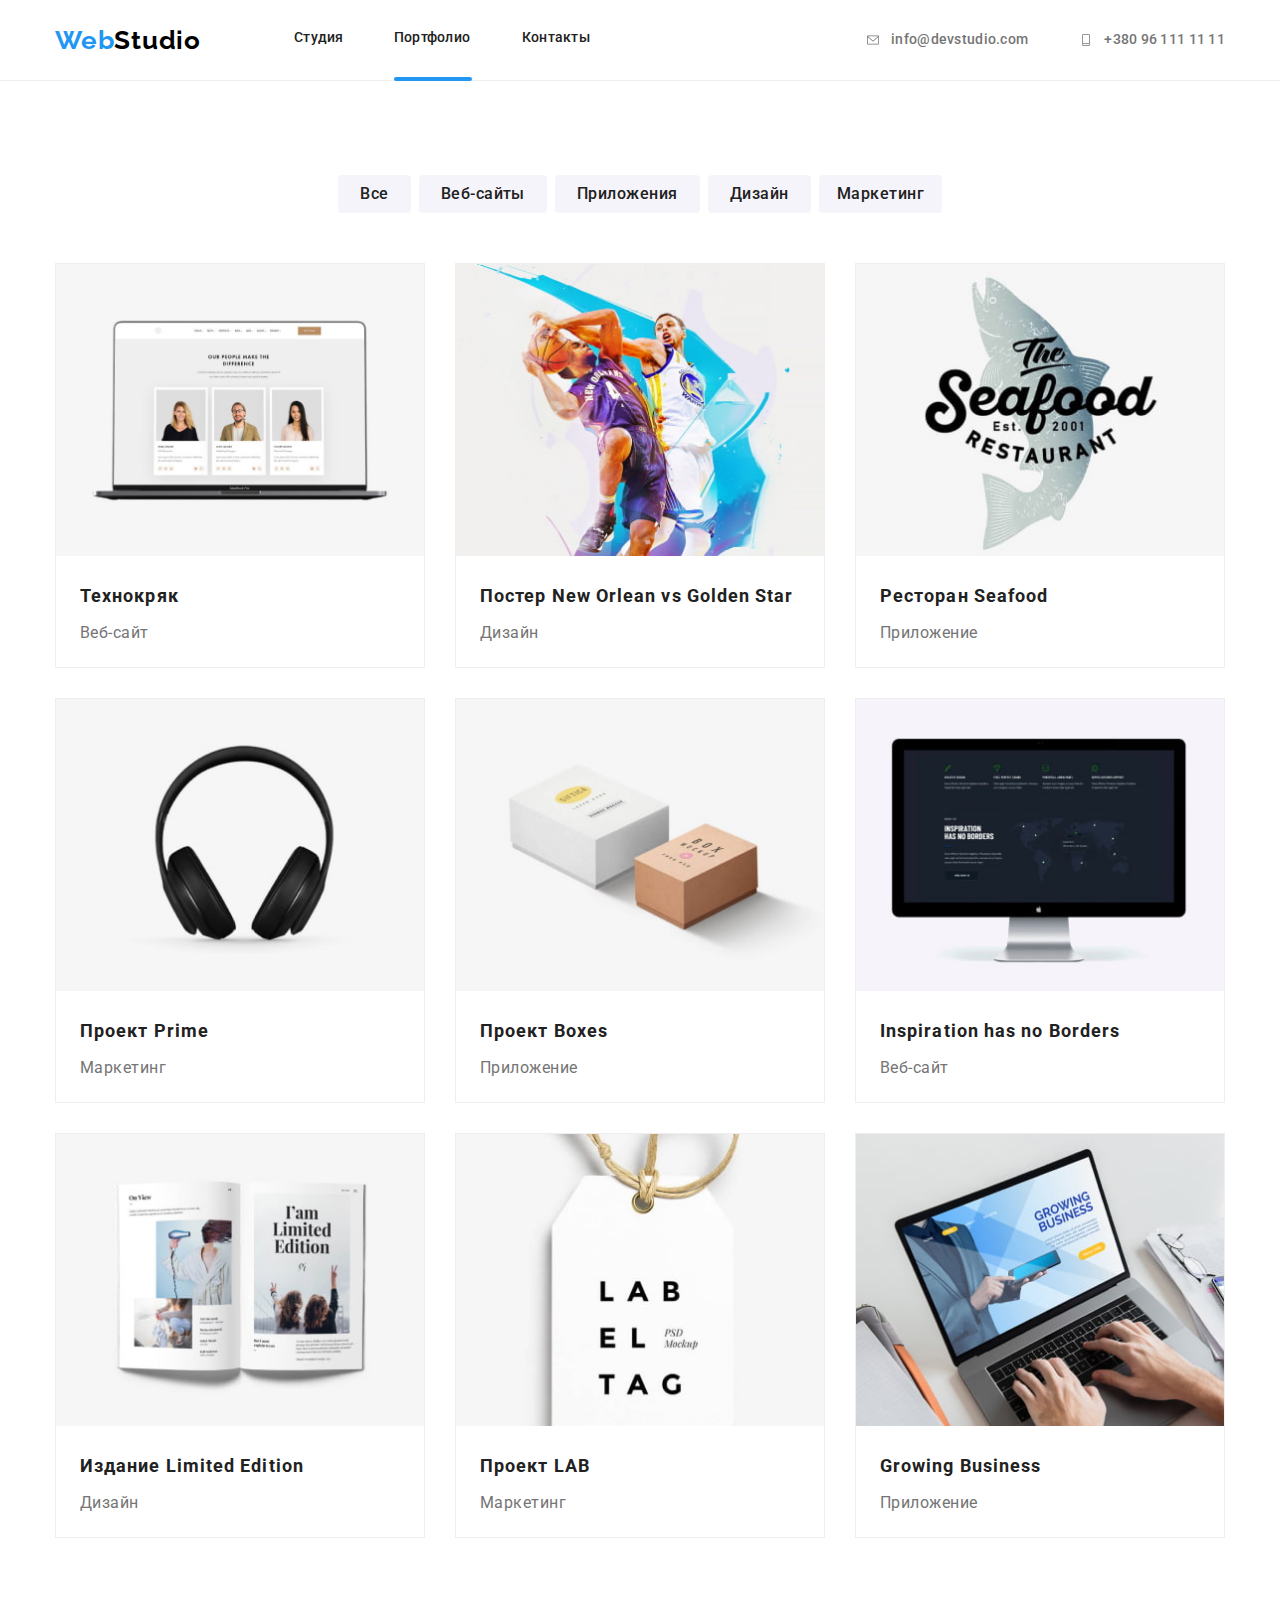
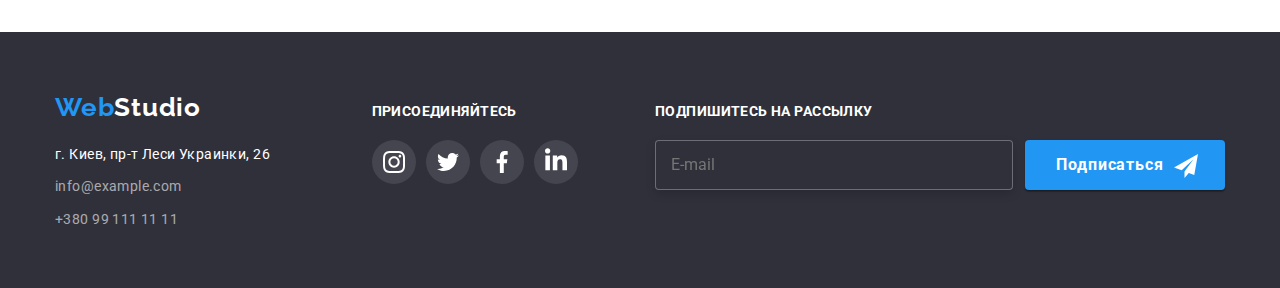
==== commit 2e26ed25: "dz06" ====
--- a/portfolio.html
+++ b/portfolio.html
@@ -316,6 +316,28 @@
 
         </div>
 
+<div class="footer-twitter">
+    <h4>Подпишитесь на рассылку</h4>
+
+    <form>
+
+        <div class="footer-twitter-mail-form">
+            <label class="form-field-label" for="user-mail-web"></label>
+            <input class="footer-twitter-mail-form-background" id="user-mail-web" type="email" name="user-mail"
+                placeholder="E-mail">
+
+
+            <button type="submit">Подписаться</button>
+
+            <svg class="icon-send-footer-button" aria-hidden="true" width="32" height="32">
+                <use href="./images/icons.svg#icon-icon-send"></use>
+            </svg>
+
+        </div>
+
+    </form>
+
+</div>
 
     </div>
 
--- a/css/styles.css
+++ b/css/styles.css
@@ -1,4 +1,4 @@
-:root{
+:root {
     --color-blue: #2196F3;
     --dark-blue: #2F303A;
     --white: #fff;
@@ -6,69 +6,120 @@
     --light-silver: #F5F4FA;
     --silver-gray: #757575;
     --button-hover: #188CE8;
-   
+
     --contact-gray: #757575;
     --black-for-logo: #000;
     --silver-footer: #FFFFFF99;
     --dominant-font: 'Roboto', sans-serif;
     --silver-icon: #AFB1B8;
     --border: #eee;
-}
+
+    --tran-dur: 250ms;
+    --tran-t-fun: cubic-bezier(0.4, 0, 0.2, 1);
+}
+
 html {
     box-sizing: border-box;
 }
-*, *::before, *::after { box-sizing: inherit; }
-body{
+
+*,
+*::before,
+*::after {
+    box-sizing: inherit;
+}
+
+body {
     margin-right: 0;
     margin-left: 0;
     background-color: var(--white);
     font-family: var(--dominant-font);
 }
-h1, h2, h3, h4, h5, h6, ul, p{ margin: 0; padding: 0; list-style: none; }
-ul, ol, li{ list-style-type: none; padding-left: 0; }
-img{ display: block; max-width: 100%; height: auto; }
-a, button{ text-decoration: none; border: none; cursor: pointer; font-family: inherit;}
-address { font-style: normal;}
-
-div.container{
+
+h1,
+h2,
+h3,
+h4,
+h5,
+h6,
+ul,
+p {
+    margin: 0;
+    padding: 0;
+    list-style: none;
+}
+
+ul,
+ol,
+li {
+    list-style-type: none;
+    padding-left: 0;
+}
+
+img {
+    display: block;
+    max-width: 100%;
+    height: auto;
+}
+
+a,
+button {
+    text-decoration: none;
+    border: none;
+    cursor: pointer;
+    font-family: inherit;
+    padding: 0;
+}
+
+address {
+    font-style: normal;
+}
+
+div.container {
     width: 1200px;
     margin: 0 auto;
     padding-left: 15px;
     padding-right: 15px;
 }
-section.section{
+
+section.section {
     padding-top: 94px;
     padding-bottom: 94px;
 }
-div.footer-twitter{
+
+div.footer-twitter {
     margin-left: 70px;
     margin-top: 12px;
 }
 
-                                        /* header and footer */
-
-header.header{
+/* header and footer */
+
+header.header {
     border-bottom: 1px solid var(--border);
     padding: 12px 0;
 }
-ul.navigation{
-    display: flex;
-}
-ul.contact{
+
+ul.navigation {
+    display: flex;
+}
+
+ul.contact {
     display: flex;
     margin-left: auto;
 }
-li.navigation-item{
+
+li.navigation-item {
     margin: 0 25px;
 }
 
-li.navigation-item:last-child{
+li.navigation-item:last-child {
     margin-right: 0;
 }
+
 li.navigation-item:first-child {
     margin-left: 0;
 }
-li.navigation-item a{
+
+li.navigation-item a {
     font-weight: 500;
     font-size: 14px;
     line-height: 1.4;
@@ -78,21 +129,25 @@
     text-decoration: none;
 
     transition-property: color;
-    transition-duration: 250ms;
-    transition-timing-function: cubic-bezier(0.4, 0, 0.2, 1);
-}
-li.navigation-item a.studia::after{            /*index border bottom current page */
+    transition-duration: var(--tran-dur);
+    transition-timing-function: var(--tran-t-fun);
+}
+
+li.navigation-item a.studia::after {
+    /*index border bottom current page */
     position: relative;
     top: 29px;
     display: block;
     content: "";
     width: 48px;
     height: 4px;
-    border-radius: 2px ;
+    border-radius: 2px;
 
     background-color: var(--color-blue);
 }
-li.navigation-item a.portfolio::after {     /*portfolio border bottom current page */
+
+li.navigation-item a.portfolio::after {
+    /*portfolio border bottom current page */
     position: relative;
     top: 29px;
     display: block;
@@ -104,15 +159,15 @@
     background-color: var(--color-blue);
 }
 
-li.navigation-item a:hover, 
+li.navigation-item a:hover,
 li.contact-item a:hover,
-li.contact-item a:hover svg{
+li.contact-item a:hover svg {
     text-decoration: none;
     color: var(--color-blue);
     fill: var(--color-blue);
 }
 
-li.contact-item a{
+li.contact-item a {
     font-size: 14px;
     line-height: 1.14;
     font-weight: 500;
@@ -126,26 +181,30 @@
     align-items: center;
 
     transition-property: color;
-    transition-duration: 250ms;
-    transition-timing-function: cubic-bezier(0.4, 0, 0.2, 1);
-}
+    transition-duration: var(--tran-dur);
+    transition-timing-function: var(--tran-t-fun);
+}
+
 li.contact-item {
     display: flex;
     align-items: center;
     margin: 0px 25px;
 }
-li.contact-item:last-child{
-   margin-right: 0;
-}
+
+li.contact-item:last-child {
+    margin-right: 0;
+}
+
 li.contact-item:first-child {
     margin-left: 0;
 }
 
-footer.footer{
+footer.footer {
     background-color: var(--dark-blue);
     padding: 60px 0 56px;
 }
-li.address-contact-item a{
+
+li.address-contact-item a {
     font-style: normal;
     font-size: 14px;
     line-height: 1.7;
@@ -155,23 +214,28 @@
     display: block;
 
     transition-property: color;
-    transition-duration: 250ms;
-    transition-timing-function: cubic-bezier(0.4, 0, 0.2, 1);
-    
-}
-li.address-contact-item{
+    transition-duration: var(--tran-dur);
+    transition-timing-function: var(--tran-t-fun);
+
+}
+
+li.address-contact-item {
     margin-bottom: 9px;
 }
+
 li.address-contact-item:nth-child(1) a {
     color: var(--white);
 }
-li.address-contact-item:last-child{
+
+li.address-contact-item:last-child {
     margin-bottom: 0;
 }
+
 li.address-contact-item:hover a {
     color: var(--color-blue);
 }
-a.main-logo{
+
+a.main-logo {
     display: flex;
     align-items: center;
     margin-right: 93px;
@@ -183,46 +247,75 @@
     text-decoration: none;
     color: var(--black-for-logo);
 }
-a.main-logo span{
+
+a.main-logo span {
     color: var(--color-blue);
 }
-a.bottom-logo{
+
+a.bottom-logo {
     color: var(--white);
     margin-bottom: 20px;
 }
-nav.nav-studio{
+
+nav.nav-studio {
     display: flex;
     align-items: center;
 }
-div.footer-container-kiev{
-    display: flex;
-}
-svg.contact-icon-let{
+
+div.footer-container-kiev {
+    display: flex;
+    justify-content: space-between;
+}
+
+li.contact-item a:focus svg {
+    color: var(--color-blue);
+    fill: var(--color-blue);
+    outline: none;
+}
+ a.icon-link:focus {
+     background: var(--color-blue);
+     fill: var(--white);
+     outline: none;
+ }
+svg.contact-icon-let {
     display: inline-block;
     margin-right: 10px;
     fill: var(--silver-gray);
 }
-a.icon-link svg.icon{
+  address li.address-contact-item a:focus {
+      color: var(--color-blue);
+      outline: none;
+  }
+
+  .footer-twitter-mail-form {
+      display: inline-flex;
+      position: relative;
+  }
+
+a.icon-link svg.icon {
     border-radius: 50px;
     width: 44px;
     height: 44px;
     fill: var(--silver-icon);
 
     transition-property: background-color, fill;
-    transition-duration: 250ms;
-    transition-timing-function: cubic-bezier(0.4, 0, 0.2, 1);
-}
-a.icon-link{
+    transition-duration: var(--tran-dur);
+    transition-timing-function: var(--tran-t-fun);
+}
+
+a.icon-link {
     display: inline-block;
     width: 44px;
     height: 44px;
     border-radius: 50px;
     margin-right: 10px;
 }
-ul.facebook-block li:last-child a.icon-link{
+
+ul.facebook-block li:last-child a.icon-link {
     margin-right: 0;
 }
-a.icon-link:hover svg{
+
+a.icon-link:hover svg {
     width: 44px;
     height: 44px;
     border-radius: 50px;
@@ -230,7 +323,8 @@
     fill: var(--white);
     background-color: var(--color-blue);
 }
-div.footer-twitter h4{
+
+div.footer-twitter h4 {
     color: var(--white);
     font-family: var(--dominant-font);
     font-size: 14px;
@@ -238,10 +332,12 @@
     text-transform: uppercase;
     letter-spacing: 0.03em;
 }
+
 div.footer-twitter svg.icon {
     background-color: rgba(255, 255, 255, 0.1);
     fill: var(--white);
 }
+
 div.footer-twitter a.icon-link:hover svg {
     width: 44px;
     height: 44px;
@@ -250,32 +346,64 @@
     fill: var(--white);
     background-color: var(--color-blue);
 }
+
 a:focus,
 li.navigation-item a:focus,
 li.contact-item a:focus,
-li.contact-item a:focus svg{
-  color: var(--color-blue);
-  fill: var(--color-blue);
-  
-}
-a.icon-link:focus{
+li.contact-item a:focus svg {
+    color: var(--color-blue);
+    fill: var(--color-blue);
+    outline: none;
+
+}
+
+a.icon-link:focus {
     background: var(--color-blue);
     fill: var(--white);
-}
-a.icon-link:focus svg{
-   fill: var(--white);
-}
- address li.address-contact-item a:focus{
+    outline: none;
+}
+
+a.icon-link:focus svg {
+    fill: var(--white);
+    outline: none;
+}
+
+address li.address-contact-item a:focus {
     color: var(--color-blue);
 }
-
-
-                                    /* main page */
-                                    /* main page */
-                                    /* main page */
-
-
-h1.main-title{
+input.footer-twitter-mail-form-background {
+    margin-top: 20px;
+    display: block;
+    padding: 2px 15px;
+    height: 50px;
+    width: 358px;
+    border-radius: 4px;
+    background-color: #2F303A;
+    border: 1px solid rgba(255, 255, 255, 0.3);
+    filter: drop-shadow(0px 4px 4px rgba(0, 0, 0, 0.15));
+    color: rgba(255, 255, 255, 0.3);
+}
+
+svg.icon-send-footer-button {
+    /* border: 1px solid red; */
+    position: absolute;
+    top: 34px;
+    right: 27px;
+    width: 24px;
+    height: 24px;
+}
+a.regular-customers-link:focus {
+    border: 1px solid var(--color-blue);
+    outline: none;
+}
+
+
+/* main page */
+/* main page */
+/* main page */
+
+
+h1.main-title {
     font-size: 44px;
     font-weight: 900;
     text-transform: uppercase;
@@ -285,21 +413,25 @@
 
     color: var(--white);
 }
-section.main-section{
+
+section.main-section {
     max-width: 1600px;
     padding: 198px 0;
     margin-left: auto;
     margin-right: auto;
 
-    background-image: 
-    linear-gradient(to bottom, rgba(58, 50, 47, 0.4), rgba(47, 48, 58, 0.4)),
-    url("../images/img.jpg");
+    background-image:
+        linear-gradient(to bottom, rgba(58, 50, 47, 0.4), rgba(47, 48, 58, 0.4)),
+        url("../images/img.jpg");
     background-repeat: no-repeat;
     background-position: center;
     background-size: cover;
     filter: drop-shadow(0px 4px 4px rgba(0, 0, 0, 0.25));
 }
-div.container-effective-solutions button[type="button"]{                      /*big blue button*/
+form button[type="submit"],
+div.footer-twitter-mail-form button[type="submit"],
+div.container-effective-solutions button[type="button"] {
+    /*big blue button*/
     font-family: inherit;
     font-size: 16px;
     font-weight: 700;
@@ -315,23 +447,35 @@
     background-color: var(--color-blue);
     color: var(--white);
 
+    box-shadow:
+    0px 1px 3px rgba(0, 0, 0, 0.12),
+    0px 1px 1px rgba(0, 0, 0, 0.14),
+    0px 2px 1px rgba(0, 0, 0, 0.2);
+
     transition-property: background-color, box-shadow;
-    transition-duration: 250ms;
-    transition-timing-function: cubic-bezier(0.4, 0, 0.2, 1);
-}
-div.container-effective-solutions button[type="button"]:hover{
+    transition-duration: var(--tran-dur);
+    transition-timing-function: var(--tran-t-fun);
+}
+
+div.container-effective-solutions button[type="button"]:hover,
+div.container-effective-solutions button[type="button"]:focus,
+form button[type="submit"]:hover,
+form button[type="submit"]:focus,
+div.footer-twitter-mail-form button[type="submit"]:hover,
+div.footer-twitter-mail-form button[type="submit"]:focus {
     background-color: var(--button-hover);
-    box-shadow: 0 0 2px 2px var(--button-hover);
-}
-div.container-effective-solutions button[type="button"]:focus{
-    background-color: var(--button-hover);
-    box-shadow: 0 0 3px 4px var(--button-hover);
-}
-ul.attention-to-details{
+    box-shadow: 0 0 1px 1px var(--button-hover);
+    outline: none;
+}
+
+
+
+ul.attention-to-details {
     display: flex;
     justify-content: space-between;
 }
-h3.attention-to-details-title{
+
+h3.attention-to-details-title {
     font-weight: 700;
     font-size: 14px;
     line-height: 1.14;
@@ -340,18 +484,21 @@
     color: var(--black);
     margin-bottom: 10px;
 }
-ul.attention-to-details p{
+
+ul.attention-to-details p {
     font-size: 14px;
     line-height: 1.71;
     letter-spacing: 0.03em;
     color: var(--silver-gray);
     width: 270px;
 }
-ul.what-we-do{
-display: flex;
-}
-ul.our-people{
-display: flex;
+
+ul.what-we-do {
+    display: flex;
+}
+
+ul.our-people {
+    display: flex;
 }
 
 h2.what-we-do-title {
@@ -364,15 +511,17 @@
     margin-bottom: 50px;
 }
 
-ul.what-we-do img[width="370"]{
+ul.what-we-do img[width="370"] {
     margin-right: 30px;
     display: block;
 }
-ul.what-we-do li:last-child img[width="370"]{
+
+ul.what-we-do li:last-child img[width="370"] {
     margin-right: 0;
-} 
-ul.what-we-do li{
-}
+}
+
+ul.what-we-do li {}
+
 ul.what-we-do div.what-we-do-block::after {
     content: "";
     display: block;
@@ -383,11 +532,13 @@
     height: 70px;
     background: rgba(47, 48, 58, 0.8);
 }
-.what-we-do-block{
+
+.what-we-do-block {
     position: relative;
     /* border: 1px dashed red; */
 }
-ul.what-we-do div.what-we-do-desktop{
+
+ul.what-we-do div.what-we-do-desktop {
     position: absolute;
     bottom: 24px;
     left: 5%;
@@ -396,7 +547,8 @@
     width: 329px;
     /* border: 1px dashed red; */
 }
-div.what-we-do-desktop p{
+
+div.what-we-do-desktop p {
     font-size: 14px;
     line-height: 1.14;
     letter-spacing: 0.03em;
@@ -407,22 +559,25 @@
     color: var(--white);
 }
 
-section.our-people-section-for-background{
+section.our-people-section-for-background {
     background-color: var(--light-silver);
-  
-}
-li.our-people-item:not(:last-child){
-    margin-right: 30px;  
-}
-li.our-people-item h3.our-people-title{
+
+}
+
+li.our-people-item:not(:last-child) {
+    margin-right: 30px;
+}
+
+li.our-people-item h3.our-people-title {
     font-weight: 500;
     font-size: 16px;
     line-height: 1.18;
     text-align: center;
     letter-spacing: 0.03em;
-    
+
     color: var(--black);
 }
+
 li.our-people-item p.our-people-profession {
     font-size: 16px;
     line-height: 1.18;
@@ -431,35 +586,42 @@
     color: var(--silver-gray);
     margin-top: 10px;
 }
-div.our-people-block{
+
+div.our-people-block {
     padding-top: 27px;
     padding-bottom: 26px;
 }
-li.our-people-item{
+
+li.our-people-item {
     background-color: var(--white);
-    box-shadow: 0px 1px 3px rgba(0, 0, 0, 0.12), 0px 1px 1px rgba(0, 0, 0, 0.14),
+    box-shadow: 
+    0px 1px 3px rgba(0, 0, 0, 0.12),
+    0px 1px 1px rgba(0, 0, 0, 0.14),
     0px 2px 1px rgba(0, 0, 0, 0.2);
     border-radius: 0px 0px 4px 4px;
 }
 
-section.what-we-do-section-for-background{
+section.what-we-do-section-for-background {
     padding-top: 0;
 }
 
-div.container-effective-solutions{
+div.container-effective-solutions {
     display: flex;
     flex-direction: column;
     align-items: center;
 }
-li.our-people-item img[src*="./images/pe"]{
-    display: block;
-}
-ul.regular-customers{
+
+li.our-people-item img[src*="./images/pe"] {
+    display: block;
+}
+
+ul.regular-customers {
     display: flex;
     justify-content: space-between;
     align-items: flex-start;
 }
-a.regular-customers-link{
+
+a.regular-customers-link {
     width: 170px;
     height: 92px;
     display: flex;
@@ -469,47 +631,53 @@
     align-items: center;
 
     transition-property: background-color;
-    transition-duration: 250ms;
-    transition-timing-function: cubic-bezier(0.4, 0, 0.2, 1);
-}
+    transition-duration: var(--tran-dur);
+    transition-timing-function: var(--tran-t-fun);
+}
+
 a.regular-customers-link:hover svg {
-     fill: var(--color-blue);
-}   
-a.regular-customers-link:focus svg{                /*focus*/
-     fill: var(--color-blue);
-}
- a.regular-customers-link:hover{
-     border: 1px solid var(--color-blue);
-}
-a.regular-customers-link svg{
+    fill: var(--color-blue);
+}
+
+a.regular-customers-link:focus svg {
+    /*focus*/
+    fill: var(--color-blue);
+    outline: none;
+}
+
+a.regular-customers-link:hover {
+    border: 1px solid var(--color-blue);
+}
+
+a.regular-customers-link svg {
     fill: var(--silver-icon);
     width: 106px;
     height: 60px;
 
     transition-property: border, fill;
-    transition-duration: 250ms;
-    transition-timing-function: cubic-bezier(0.4, 0, 0.2, 1);
+    transition-duration: var(--tran-dur);
+    transition-timing-function: var(--tran-t-fun);
 }
 
 li.attention-to-details-items img[src*="./images/ko"] {
     margin-bottom: 30px;
 }
-ul.facebook-block{
+
+ul.facebook-block {
     display: flex;
     justify-content: center;
-    /* justify-content: space-around; */
     margin-top: 20px;
 }
-svg.attention-ant{
+
+svg.attention-ant {
     width: 70px;
     height: 70px;
 }
-div.attention-to-block{
+
+div.attention-to-block {
     width: 270px;
     height: 120px;
     background-color: var(--light-silver);
-    /* border: 1px dashed red; */
-    /* padding: 24px 0; */
     display: flex;
     justify-content: center;
     margin-bottom: 30px;
@@ -517,20 +685,21 @@
 }
 
 
-                                /* portfolio */
-                                /* portfolio */
-                                /* portfolio */
-
-
-
-
-ul.main-block-big-foto{
+/* portfolio */
+/* portfolio */
+/* portfolio */
+
+
+
+
+ul.main-block-big-foto {
     width: 1170px;
     display: flex;
     flex-direction: row;
     flex-wrap: wrap;
 }
-li.main-block-big-foto-items{
+
+li.main-block-big-foto-items {
     position: relative;
     border: 1px solid var(--border);
     width: 370px;
@@ -539,35 +708,42 @@
     list-style: none;
 
     transition-property: box-shadow;
-    transition-duration: 250ms;
-    transition-timing-function: cubic-bezier(0.4, 0, 0.2, 1);
-}
+    transition-duration: var(--tran-dur);
+    transition-timing-function: var(--tran-t-fun);
+}
+
 li.main-block-big-foto-items:hover {
-    box-shadow: 0px 1px 1px rgba(0, 0, 0, 0.12), 0px 4px 4px rgba(0, 0, 0, 0.06),
+    box-shadow:
+    0px 1px 1px rgba(0, 0, 0, 0.12), 
+    0px 4px 4px rgba(0, 0, 0, 0.06),
     1px 4px 6px rgba(0, 0, 0, 0.16);
 }
+
 div.header-container-web-studio {
-       display: flex;
-  }
-li.main-block-big-foto-items:nth-child(3n){
-     margin-right: 0;
- }
-li.main-block-big-foto-items:nth-last-child(-n + 3){
-     margin-bottom: 0;
- }
-
-li.main-block-big-foto-items img[src*="./images/lap"]{
-    display: block;
- }
+    display: flex;
+}
+
+li.main-block-big-foto-items:nth-child(3n) {
+    margin-right: 0;
+}
+
+li.main-block-big-foto-items:nth-last-child(-n + 3) {
+    margin-bottom: 0;
+}
+
+li.main-block-big-foto-items img[src*="./images/lap"] {
+    display: block;
+}
 
 li.main-block-big-foto-items div.small-block h3 {
     font-weight: 700;
     font-size: 18px;
     line-height: 2;
     letter-spacing: 0.06em;
-      
+
     color: var(--black);
 }
+
 li.main-block-big-foto-items div.small-block p {
     font-size: 16px;
     line-height: 1.87;
@@ -576,31 +752,40 @@
 
     color: var(--silver-gray);
 }
-ul.portfolio-many-buttons{
+
+ul.portfolio-many-buttons {
     display: flex;
     justify-content: center;
     margin-bottom: 50px;
 }
-li.portfolio-many-buttons-item{
+
+li.portfolio-many-buttons-item {
     margin-right: 8px;
     color: var(--white);
-}   
+}
+
 li.portfolio-many-buttons-item:last-child {
     margin-right: 0;
 }
+
 li.portfolio-many-buttons-item:nth-child(1) button {
     width: 73px;
 }
+
 li.portfolio-many-buttons-item:nth-child(2) button {
     width: 128px;
 }
+
 li.portfolio-many-buttons-item:nth-child(3) button {
     width: 145px;
 }
+
 li.portfolio-many-buttons-item:nth-child(4) button {
     width: 103px;
-}   
-li.portfolio-many-buttons-item button{      /*many buttons*/
+}
+
+li.portfolio-many-buttons-item button {
+    /*many buttons*/
     font-family: inherit;
     font-weight: 500;
     font-size: 16px;
@@ -614,37 +799,42 @@
     background-color: var(--light-silver);
 
     transition-property: background-color, color, box-shadow;
-    transition-duration: 250ms;
-    transition-timing-function: cubic-bezier(0.4, 0, 0.2, 1);
-
-}
-li.portfolio-many-buttons-item:hover button{
+    transition-duration: var(--tran-dur);
+    transition-timing-function: var(--tran-t-fun);
+}
+
+li.portfolio-many-buttons-item:hover button {
     background-color: var(--color-blue);
     color: var(--white);
     box-shadow: 0px 3px 1px rgba(0, 0, 0, 0.1),
         0px 1px 2px rgba(0, 0, 0, 0.08),
         0px 2px 2px rgba(0, 0, 0, 0.12);
 }
+
 li.portfolio-many-buttons-item button:focus {
     background-color: var(--color-blue);
     color: var(--white);
-}
-h2.title-hidden{
+    outline: none;
+}
+
+h2.title-hidden {
     display: none;
 }
-div.small-block{
+
+div.small-block {
     padding-top: 21px;
     padding-left: 24px;
     padding-bottom: 19px;
 }
-div.for-overlay{
+
+div.for-overlay {
     position: relative;
     width: 100%;
     height: 293px;
     overflow: hidden;
 }
 
-div.overlay-block{
+div.overlay-block {
     position: absolute;
     top: 0;
     left: 0;
@@ -653,16 +843,17 @@
 
     background-color: var(--color-blue);
     transform: translateY(100%);
-        /* hover */
+    /* hover */
     transition-property: transform;
-    transition-duration: 250ms;
-    transition-timing-function: cubic-bezier(0.4, 0, 0.2, 1);
-}
-div.for-overlay:hover div.overlay-block{
+    transition-duration: var(--tran-dur);
+    transition-timing-function: var(--tran-t-fun);
+}
+
+div.for-overlay:hover div.overlay-block {
     transform: translateY(0%);
 }
 
-li.main-block-big-foto-items p.overlay-text{
+li.main-block-big-foto-items p.overlay-text {
     width: 325px;
     padding-top: 60px;
     padding-left: 24px;
@@ -673,13 +864,31 @@
 
     color: var(--white);
 }
-svg.icon-close{
+
+svg.icon-close {
+    position: absolute;
+    top: 1px;
+    right: 1px;
+    margin: 5px 5px;
     margin-left: auto;
     width: 30px;
     height: 30px;
-}
-
-div.backdrop{                               /* modal window */
+    fill: var(--black);
+    border: 1px solid var(--silver-icon);
+    border-radius: 50%;
+
+    transition-property: fill;
+    transition-duration: var(--tran-dur);
+    transition-timing-function: var(--tran-t-fun);
+}
+
+svg.icon-close:hover {
+    fill: var(--color-blue);
+
+}
+
+div.backdrop {
+    /* modal window */
     position: fixed;
     top: 0;
     left: 0;
@@ -689,33 +898,188 @@
     height: 100%;
 
     transition:
-     opacity 250ms cubic-bezier(0.4, 0, 0.2, 1), 
-     visibility 250ms cubic-bezier(0.4, 0, 0.2, 1);
-}
-
-.modal{
-    display: flex;
-    flex-direction: row;
-    justify-content: end;
-    align-items: flex-start;
-
+    opacity 250ms cubic-bezier(0.4, 0, 0.2, 1),
+    visibility 250ms cubic-bezier(0.4, 0, 0.2, 1);
+    
+}
+
+.modal {
     position: absolute;
     top: 50%;
     left: 50%;
     width: 528px;
-    height: 581px;
+    min-height: 581px;
     border-radius: 4px;
+    padding: 30px 40px;
 
     transform: translate(-50%, -50%);
-   
-    background-color: var(--white) ;
+
+    background-color: var(--white);
     box-shadow:
-     0px 1px 3px rgba(0, 0, 0, 0.12),
-     0px 1px 1px rgba(0, 0, 0, 0.14),
-     0px 2px 1px rgba(0, 0, 0, 0.2);
-}
-div.backdrop.is-hidden{
+        0px 1px 3px rgba(0, 0, 0, 0.12),
+        0px 1px 1px rgba(0, 0, 0, 0.14),
+        0px 2px 1px rgba(0, 0, 0, 0.2);
+}
+
+div.backdrop.is-hidden {
     opacity: 0;
     visibility: hidden;
     pointer-events: none;
 }
+h2.modal-title {
+    font-family: 'Roboto';
+    font-weight: 700;
+    font-size: 20px;
+    line-height: 1.15;
+    text-align: center;
+    letter-spacing: 0.03em;
+
+    color: var(--black);
+
+}
+
+label.form-field-label {
+    display: block;
+
+    font-family: 'Roboto';
+    font-style: normal;
+    font-size: 12px;
+    line-height: 1.16;
+    letter-spacing: 0.01em;
+
+    color: var(--contact-gray);
+}
+
+input.form-field-input {
+    display: block;
+    padding: 2px 31px;
+    height: 40px;
+    width: 100%;
+    margin: 4px 0 0;
+
+    border: 1px solid rgba(33, 33, 33, 0.2);
+    border-radius: 4px;
+
+    transition-property: border;
+    transition-duration: var(--tran-dur);
+    transition-timing-function: var(--tran-t-fun);
+}
+
+textarea.form-field-comment:hover,
+textarea.form-field-comment:focus,
+div.form-block input.form-field-input:hover,
+div.form-block input.form-field-input:focus {
+    border: 1px solid var(--color-blue);
+    outline: none;
+}
+
+svg.icon-man:hover {
+    fill: var(--color-blue);
+}
+
+svg.icon-man {
+    position: absolute;
+    top: 31px;
+    left: 12px;
+    width: 18px;
+    height: 18px;
+    fill: var(--black);
+    /* border: 1px solid red; */
+
+    transition-property: fill;
+    transition-duration: var(--tran-dur);
+    transition-timing-function: var(--tran-t-fun);
+}
+
+input.form-field-input:focus~.icon-man,
+div.form-block svg.icon-man:hover {
+    fill: var(--color-blue);
+    outline: none;
+}
+
+div.form-block {
+    position: relative;
+    margin-top: 12px;
+}
+
+textarea.form-field-comment {
+    display: block;
+    min-height: 120px;
+    width: 100%;
+    margin: 4px 0 20px;
+    font-family: 'Roboto';
+    padding: 10px 12px;
+    resize: none;
+    font-size: 12px;
+    line-height: 1.14;
+    letter-spacing: 0.01em;
+    border: 1px solid rgba(33, 33, 33, 0.2);
+    border-radius: 4px;
+
+    transition-property: border;
+    transition-duration: var(--tran-dur);
+    transition-timing-function: var(--tran-t-fun);
+}
+
+
+form button[type="submit"] {
+    /* button in modal*/
+    margin: 30px auto 0;
+    width: 200px;
+}
+
+div.footer-twitter-mail-form button[type="submit"] {
+    width: 200px;
+    height: 50px;
+    margin: 20px 0 0 12px;
+    text-indent: -30px;
+}
+
+input.checkbox-input {
+    appearance: none;
+}
+
+div.checkbox-control {
+    position: relative;
+    width: 16px;
+    height: 15px;
+    border: 2px solid var(--black);
+    flex-shrink: 0;
+    margin: 5px 8px 0 14px;
+    cursor: pointer;
+}
+
+.checkbox-flex {
+    display: flex;
+    margin-top: 20px;
+}
+
+svg.icon-check {
+    position: absolute;
+    top: -2px;
+    left: -2px;
+    width: 16px;
+    height: 15px;
+    opacity: 0;
+}
+
+input.checkbox-input:checked+.icon-check {
+    opacity: 1;
+}
+
+label.label-link {
+    position: absolute;
+    top: 0;
+    right: 5px;
+
+    font-size: 14px;
+    line-height: 1.71;
+    letter-spacing: 0.03em;
+    color: var(--silver-gray);
+    padding-left: 32px;
+}
+
+label.form-field-label a[href="#m"] {
+    color: var(--color-blue);
+    text-decoration: underline;
+}